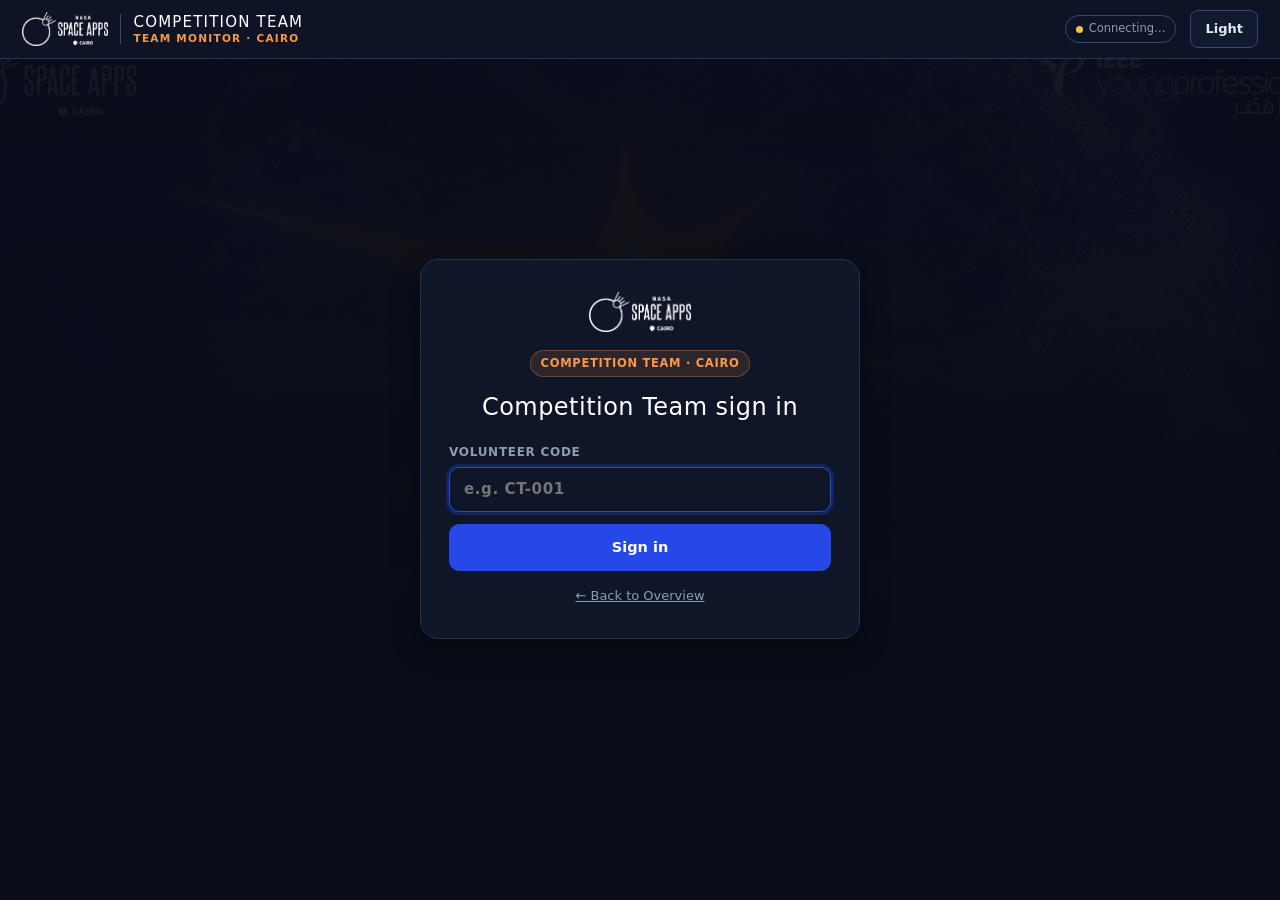
==== dispatch/index.html @ d81f4847 "feat: merge Norhan's Maps, Logistics, Competition & unified QR updates + seed Maps/Competition dummy" ====
<!DOCTYPE html>
<html lang="en" data-theme="dark">
<head>
  <meta charset="utf-8">
  <meta name="viewport" content="width=device-width, initial-scale=1, viewport-fit=cover">
  <meta name="robots" content="noindex, nofollow">
  <title>Competition Team · NASA Space Apps Challenge Cairo</title>
  <link rel="icon" type="image/png" href="../assets/favicon.png">
  <link rel="stylesheet" href="../techops/css/techops.css">
  <link rel="stylesheet" href="css/dispatch.css">
  <script>try { document.documentElement.setAttribute('data-theme', localStorage.getItem('techops_theme') || 'dark'); } catch (e) {}</script>
</head>
<body>
  <div class="bg" aria-hidden="true"></div>
  <div class="app">
    <header class="top">
      <a class="brand" href="index.html" aria-label="Competition Team dashboard home">
        <img class="logo-dark" src="../assets/logos/NSAC_HORIZONTAL_WHITE.png" alt="NASA Space Apps Challenge">
        <img class="logo-light" src="../assets/logos/NSAC_HORIZONTAL_DARK.png" alt="NASA Space Apps Challenge">
        <span class="brand-text">
          <span class="brand-title">COMPETITION TEAM</span>
          <span class="brand-sub">TEAM MONITOR · CAIRO</span>
        </span>
      </a>
      <div class="sp"></div>
      <span class="pill-status demo" id="status-pill"><i></i><span id="status-text">Connecting…</span></span>
      <button class="btn" id="theme-toggle" aria-label="Toggle light or dark theme"><span class="btn-text">Light</span></button>
      <button class="icon-btn bell" id="bell" aria-label="Show unclaimed requests" hidden>
        <svg width="26" height="26" viewBox="0 0 24 24" fill="none" stroke="currentColor" stroke-width="2.2"><path d="M18 8a6 6 0 0 0-12 0c0 7-3 9-3 9h18s-3-2-3-9"/><path d="M13.7 21a2 2 0 0 1-3.4 0"/></svg>
        <span class="count" id="bell-count" hidden>0</span>
      </button>
    </header>

    <section class="login-screen" id="login-screen" hidden>
      <div class="login-card">
        <div class="login-logo">
          <img class="logo-dark" src="../assets/logos/NSAC_HORIZONTAL_WHITE.png" alt="NASA Space Apps Challenge">
          <img class="logo-light" src="../assets/logos/NSAC_HORIZONTAL_DARK.png" alt="NASA Space Apps Challenge">
        </div>
        <div class="form-header-badge">Competition Team · Cairo</div>
        <h1>Competition Team sign in</h1>
        <form id="login-form" autocomplete="off" novalidate>
          <label class="lbl" for="login-code">Volunteer Code</label>
          <input id="login-code" autocapitalize="characters" autocomplete="off" autocorrect="off" spellcheck="false" maxlength="40" placeholder="e.g. CT-001" aria-describedby="login-error">
          <p class="login-error" id="login-error" role="alert" hidden></p>
          <button class="btn primary login-btn" id="login-btn" type="submit">Sign in</button>
        </form>
        <p class="login-note" id="login-note" hidden></p>
        <p style="margin-top:14px"><a href="../index.html" class="muted" style="font-size:13px">&larr; Back to Overview</a></p>
      </div>
    </section>

    <main id="main" hidden>
      <div class="note" id="demo-note" hidden></div>

      <div class="log-toolbar">
        <a class="btn" href="../index.html">Overview</a>
        <a class="btn" href="../maps.html">Maps</a>
        <a class="btn" href="../request/poster.html">Participant QR poster</a>
        <button class="btn" id="alerts-btn" title="Sound and desktop notifications for new requests">Enable alarm</button>
        <span class="sp"></span>
        <div class="user-chip" id="user-chip">
          <span class="user-avatar" id="user-avatar" aria-hidden="true"></span>
          <span class="user-meta"><b id="user-name"></b><small id="user-team"></small></span>
          <button class="btn small" id="logout-btn" aria-label="Sign out">Sign out</button>
        </div>
      </div>

      <div class="dp-alarm" id="alarm" hidden role="status"></div>

      <div class="dp-stats" id="stats"></div>

      <div class="row issues-filter-row" style="margin:6px 0 14px">
        <div id="issue-filters" class="chips-scroll-row"></div>
        <span class="sp desktop-only"></span>
        <input id="issue-search" type="search" placeholder="Search request or name…" aria-label="Search requests">
      </div>

      <datalist id="dl-Competition"></datalist>
      <datalist id="dl-TechOps"></datalist>
      <datalist id="dl-Logistics"></datalist>
      <div class="dp-grid" id="cards"></div>
    </main>
  </div>

  <script src="../techops/js/config.js"></script>
  <script src="../techops/js/firebase-config.js"></script>
  <script src="../techops/js/seed-data.js"></script>
  <script src="../techops/js/data.js"></script>
  <script src="../techops/js/common.js"></script>
  <script src="../techops/js/store.js"></script>
  <script src="js/dashboard.js"></script>
</body>
</html>
---- techops/css/techops.css ----
/* NASA Space Apps Cairo - TechOps prototype
   Brand: Munake / abeatbyKai fonts, Space Apps blue #0323b2, indigo #514bb4, orange #fb9746 */
@font-face { font-family: 'Munake'; src: url('../../assets/fonts/Munake-Demo.ttf') format('truetype'); font-display: swap; }
@font-face { font-family: 'abeatbyKai'; src: url('../../assets/fonts/abeatbyKaiRegular.otf') format('opentype'); font-display: swap; }

:root {
  --bg: #090d18;
  --surface: #0f1628;
  --card: #121a30;
  --card-2: #172140;
  --ink: #e2e8f4;
  --ink-bright: #ffffff;
  --mut: #8d9bb5;
  --line: #243256;
  --line-strong: #34477a;
  --pri: #2548e6;
  --pri-hover: #3a5df0;
  --accent: #fb9746;
  --ok: #10b981;
  --warn: #f5c542;
  --bad: #ef4444;
  --info: #22d3ee;
  --radius: 12px;
  --shadow: 0 8px 28px rgba(0, 0, 0, .45);
  --font-title: 'Munake', 'Space Grotesk', system-ui, sans-serif;
  --font-body: 'Inter', system-ui, -apple-system, 'Segoe UI', Roboto, sans-serif;
  --map-bg: #0b1226;
  color-scheme: dark;
}
:root[data-theme="light"] {
  --bg: #f3f5fa;
  --surface: #ffffff;
  --card: #ffffff;
  --card-2: #f1f4fb;
  --ink: #17213a;
  --ink-bright: #050a1c;
  --mut: #566480;
  --line: #d6deee;
  --line-strong: #b2c0de;
  --pri: #0323b2;
  --pri-hover: #021a8a;
  --accent: #d96a14;
  --ok: #047857;
  --warn: #a16207;
  --bad: #dc2626;
  --info: #0e7490;
  --shadow: 0 8px 24px rgba(15, 30, 80, .14);
  --map-bg: #e8edf7;
  color-scheme: light;
}

* { box-sizing: border-box; margin: 0; padding: 0; }
html { -webkit-font-smoothing: antialiased; overflow-x: hidden; width: 100%; max-width: 100vw; }
body { background: var(--bg); color: var(--ink); font: 14px/1.5 var(--font-body); min-height: 100vh; overflow-x: hidden; width: 100%; max-width: 100vw; }
[hidden] { display: none !important; }
a { color: inherit; }
button, input, select, textarea { font: inherit; color: inherit; }
h1, h2, h3 { font-family: var(--font-title); color: var(--ink-bright); font-weight: 400; letter-spacing: .02em; }
.mobile-only-badge, .mobile-only-lbl, .status-text-mobile { display: none; }
.status-text-full { display: inline; }

/* Space backdrop */
.bg { position: fixed; inset: 0; z-index: 0; pointer-events: none; }
.bg::before { content: ''; position: absolute; inset: 0; background: url('../../assets/images/hero-optimized.jpg') center / cover no-repeat; opacity: .22; }
.bg::after { content: ''; position: absolute; inset: 0; background: linear-gradient(180deg, rgba(9,13,24,.75), var(--bg) 70%); }
:root[data-theme="light"] .bg::before { opacity: .10; }
:root[data-theme="light"] .bg::after { background: linear-gradient(180deg, rgba(243,245,250,.7), var(--bg) 70%); }
.app { position: relative; z-index: 1; }

/* Header */
header.top {
  position: sticky;
  top: 0;
  z-index: 40;
  display: flex;
  align-items: center;
  gap: 14px;
  padding: 10px 22px;
  background: color-mix(in srgb, var(--surface) 94%, transparent);
  backdrop-filter: blur(12px);
  -webkit-backdrop-filter: blur(12px);
  border-bottom: 1px solid var(--line);
}
.brand { display: flex; align-items: center; gap: 12px; text-decoration: none; flex-shrink: 0; }
.brand img { height: 34px; width: auto; display: block; }
.brand img.logo-light { display: none; }
:root[data-theme="light"] .brand img.logo-dark { display: none; }
:root[data-theme="light"] .brand img.logo-light { display: block; }
.brand-text { display: flex; flex-direction: column; line-height: 1.15; border-left: 1px solid var(--line-strong); padding-left: 12px; }
.brand-title { font-family: var(--font-title); font-size: 15px; color: var(--ink-bright); letter-spacing: .08em; }
.brand-sub { font-size: 10.5px; color: var(--accent); letter-spacing: .12em; font-weight: 600; }
.sp { flex: 1; }

.pill-status {
  display: inline-flex;
  align-items: center;
  gap: 6px;
  font-size: 11.5px;
  padding: 4px 10px;
  border-radius: 999px;
  border: 1px solid var(--line-strong);
  color: var(--mut);
  white-space: nowrap;
  flex-shrink: 0;
}
.pill-status i { width: 7px; height: 7px; border-radius: 50%; background: var(--mut); display: inline-block; }
.pill-status.live i { background: var(--ok); box-shadow: 0 0 0 3px rgba(16,185,129,.2); }
.pill-status.demo i { background: var(--warn); }

.desktop-controls {
  display: flex;
  align-items: center;
  gap: 10px;
}
.who { display: flex; align-items: center; gap: 6px; font-size: 12px; color: var(--mut); }
.who select { max-width: 150px; }

/* Borderless Icon Buttons for clean, uncluttered mobile bar */
.icon-btn {
  display: inline-flex;
  align-items: center;
  justify-content: center;
  background: transparent;
  border: none;
  color: var(--ink);
  cursor: pointer;
  border-radius: 12px;
  transition: background .15s, color .15s, transform .1s;
  width: 44px;
  height: 44px;
  min-width: 44px;
  min-height: 44px;
  padding: 0;
  position: relative;
  flex-shrink: 0;
}
.icon-btn:hover { background: rgba(255, 255, 255, .08); color: var(--ink-bright); }
.icon-btn:active { transform: scale(.92); background: rgba(255, 255, 255, .15); }
.icon-btn.is-open { color: var(--accent); background: rgba(251, 151, 70, .15); }
.icon-btn svg { display: block; flex-shrink: 0; }
.icon-btn.is-open .icon-bars { display: none !important; }
.icon-btn.is-open .icon-close { display: block !important; }

/* Mobile Menu Toggle button */
.mobile-menu-btn {
  display: none;
}

/* Mobile Top Drawer */
.mobile-drawer {
  position: fixed;
  top: 56px;
  left: 0;
  right: 0;
  background: color-mix(in srgb, var(--surface) 97%, transparent);
  backdrop-filter: blur(16px);
  -webkit-backdrop-filter: blur(16px);
  border-bottom: 1px solid var(--line-strong);
  box-shadow: 0 16px 36px rgba(0, 0, 0, .5);
  z-index: 39;
  padding: 16px;
  animation: drawerSlide .2s ease-out;
}
@keyframes drawerSlide {
  from { opacity: 0; transform: translateY(-10px); }
  to { opacity: 1; transform: translateY(0); }
}
.mobile-drawer-body { display: flex; flex-direction: column; gap: 14px; max-width: 480px; margin: 0 auto; }
.mobile-drawer-section { display: flex; flex-direction: column; gap: 6px; }
.mobile-drawer-label { font-size: 11px; font-weight: 700; text-transform: uppercase; letter-spacing: .08em; color: var(--accent); }
.mobile-select {
  width: 100%;
  min-height: 44px;
  height: 44px;
  border-radius: 10px;
  background: var(--card);
  border: 1px solid var(--line-strong);
  padding: 8px 12px;
  font-size: 14px;
}
.mobile-drawer-actions {
  display: grid;
  grid-template-columns: 1fr 1fr;
  gap: 10px;
}
.mobile-drawer-btn {
  display: flex;
  align-items: center;
  justify-content: center;
  gap: 8px;
  min-height: 44px;
  height: 44px;
  padding: 8px 10px;
  font-size: 12px;
  font-weight: 600;
  border-radius: 10px;
  background: var(--card);
  border: 1px solid var(--line-strong);
  text-decoration: none;
  cursor: pointer;
  color: var(--ink);
  transition: background .15s, border-color .15s;
  white-space: nowrap;
  overflow: hidden;
  text-overflow: ellipsis;
  min-width: 0;
  box-sizing: border-box;
}
.mobile-drawer-btn:hover { background: var(--card-2); border-color: var(--accent); }

/* Controls */
.btn {
  display: inline-flex;
  align-items: center;
  justify-content: center;
  gap: 6px;
  background: var(--card);
  border: 1px solid var(--line-strong);
  color: var(--ink);
  padding: 8px 14px;
  border-radius: 8px;
  cursor: pointer;
  font-weight: 600;
  font-size: 13px;
  text-decoration: none;
  transition: background .15s, border-color .15s;
  white-space: nowrap;
  min-height: 38px;
}
.btn:hover { background: var(--card-2); border-color: var(--accent); }
.btn.primary { background: var(--pri); border-color: var(--pri); color: #fff; }
.btn.primary:hover { background: var(--pri-hover); }
.btn.accent { background: var(--accent); border-color: var(--accent); color: #1a0f05; }
.btn.small { padding: 4px 10px; font-size: 12px; min-height: 32px; }
.btn.ghost { background: transparent; }
.btn:disabled { opacity: .5; cursor: not-allowed; }
.btn:focus-visible, .tab:focus-visible, .chip:focus-visible, input:focus-visible, select:focus-visible, textarea:focus-visible { outline: 2px solid var(--accent); outline-offset: 2px; }

input:not([type="radio"]):not([type="checkbox"]), select, textarea {
  background: var(--surface);
  border: 1px solid var(--line-strong);
  border-radius: 10px;
  padding: 10px 14px;
  width: 100%;
  color: var(--ink-bright);
  box-sizing: border-box;
}
input[type="radio"], input[type="checkbox"] {
  width: 20px;
  height: 20px;
  min-width: 20px;
  min-height: 20px;
  accent-color: var(--accent);
  cursor: pointer;
  margin: 0;
  flex-shrink: 0;
}
select {
  width: auto;
  appearance: none;
  -webkit-appearance: none;
  background-image: url("data:image/svg+xml,%3Csvg xmlns='http://www.w3.org/2000/svg' width='16' height='16' viewBox='0 0 24 24' fill='none' stroke='%2394a3b8' stroke-width='2.2' stroke-linecap='round' stroke-linejoin='round'%3E%3Cpath d='m6 9 6 6 6-6'/%3E%3C/svg%3E");
  background-repeat: no-repeat;
  background-position: right 14px center;
  background-size: 16px 16px;
  padding-right: 38px !important;
  cursor: pointer;
}
.field select, .field input, .field textarea { width: 100%; }
textarea { resize: vertical; min-height: 84px; }
label.lbl { display: block; font-size: 12px; font-weight: 600; color: var(--mut); margin: 12px 0 5px; }

.bell { position: relative; }
.bell .count {
  position: absolute;
  top: 2px;
  right: 2px;
  min-width: 18px;
  height: 18px;
  padding: 0 4px;
  border-radius: 9px;
  background: var(--bad);
  color: #fff;
  font-size: 10px;
  font-weight: 700;
  display: flex;
  align-items: center;
  justify-content: center;
  border: 2px solid var(--surface);
  box-shadow: 0 2px 5px rgba(0,0,0,0.4);
}

/* Layout */
main { max-width: 1480px; margin: 0 auto; padding: 18px 22px 60px; }
.tabs { display: flex; gap: 4px; border-bottom: 1px solid var(--line); margin-bottom: 18px; overflow-x: auto; }
.tab { background: none; border: none; padding: 10px 16px; cursor: pointer; font-weight: 600; font-size: 14px; color: var(--mut); white-space: nowrap; display: flex; gap: 8px; align-items: center; }
.tab:hover { color: var(--ink-bright); }
.tab.on { color: var(--ink-bright); box-shadow: inset 0 -2px 0 var(--accent); }
.tab .n { font-size: 11px; background: var(--card-2); border: 1px solid var(--line-strong); border-radius: 999px; padding: 0 7px; }
.tab .n.hot { background: var(--bad); border-color: var(--bad); color: #fff; }

.page-title { display: flex; align-items: baseline; gap: 12px; margin-bottom: 14px; flex-wrap: wrap; }
.page-title h2 { font-size: 21px; }
.page-title p { color: var(--mut); font-size: 13px; }
.card { background: var(--card); border: 1px solid var(--line); border-radius: var(--radius); }
.row { display: flex; gap: 10px; align-items: center; flex-wrap: wrap; }
.muted { color: var(--mut); }

/* Chips / badges */
.chip {
  display: inline-flex;
  align-items: center;
  gap: 6px;
  border: 1px solid var(--line-strong);
  background: var(--card);
  color: var(--ink);
  border-radius: 999px;
  padding: 6px 13px;
  font-size: 12.5px;
  font-weight: 600;
  cursor: pointer;
  white-space: nowrap;
}
.chip.on { background: var(--pri); border-color: var(--pri); color: #fff; }
.chip .dot { width: 9px; height: 9px; border-radius: 50%; }
.chip.dim { opacity: .45; }
.badge { display: inline-block; padding: 3px 10px; border-radius: 999px; font-size: 11.5px; font-weight: 700; border: 1px solid transparent; white-space: nowrap; }
.b-new { background: rgba(239,68,68,.16); color: #ff8a8a; border-color: rgba(239,68,68,.45); }
.b-ack { background: rgba(245,197,66,.14); color: #f5c542; border-color: rgba(245,197,66,.4); }
.b-prog { background: rgba(34,211,238,.13); color: #5be0f5; border-color: rgba(34,211,238,.4); }
.b-done { background: rgba(16,185,129,.14); color: #34d399; border-color: rgba(16,185,129,.4); }
:root[data-theme="light"] .b-new { color: #b91c1c; } :root[data-theme="light"] .b-ack { color: #8a5a00; }
:root[data-theme="light"] .b-prog { color: #0e6c82; } :root[data-theme="light"] .b-done { color: #047857; }
.b-net { background: rgba(37,72,230,.2); color: #8fa5ff; border-color: rgba(100,130,255,.45); }
.b-power { background: rgba(251,151,70,.16); color: #ffb06b; border-color: rgba(251,151,70,.45); }
.b-help { background: rgba(167,139,250,.16); color: #c4b5fd; border-color: rgba(167,139,250,.45); }
.b-other { background: rgba(141,155,181,.14); color: var(--mut); border-color: var(--line-strong); }
:root[data-theme="light"] .b-net { color: #1d3bb8; } :root[data-theme="light"] .b-power { color: #a8500a; } :root[data-theme="light"] .b-help { color: #5b3bc4; }

/* Tables */
.table-wrap { overflow-x: auto; background: var(--card); border: 1px solid var(--line); border-radius: var(--radius); }
table { width: 100%; border-collapse: collapse; }
th { text-align: left; font-size: 11.5px; text-transform: uppercase; letter-spacing: .06em; color: var(--mut); font-weight: 700; padding: 12px 14px; border-bottom: 1px solid var(--line-strong); background: var(--card-2); position: sticky; top: 0; }
td { padding: 11px 14px; border-bottom: 1px solid var(--line); vertical-align: middle; }
tr:last-child td { border-bottom: none; }
tbody tr:hover td { background: color-mix(in srgb, var(--card-2) 60%, transparent); }
tr.is-new td { box-shadow: inset 3px 0 0 var(--bad); }
td.num, th.num { text-align: right; font-variant-numeric: tabular-nums; }
.empty { padding: 36px; text-align: center; color: var(--mut); }

/* Floor maps */
.map-layout { display: grid; grid-template-columns: 1fr 330px; gap: 16px; align-items: start; }
.map-tools { display: flex; gap: 10px; flex-wrap: wrap; align-items: center; margin-bottom: 12px; }
.seg { display: inline-flex; border: 1px solid var(--line-strong); border-radius: 9px; overflow: hidden; background: var(--card); }
.seg button { background: none; border: none; padding: 7px 14px; cursor: pointer; font-weight: 600; font-size: 13px; color: var(--mut); transition: background .15s, color .15s; }
.seg button.on { background: var(--pri); color: #fff; }
.seg button + button { border-left: 1px solid var(--line-strong); }

.map { position: relative; height: min(66vh, 640px); min-height: 380px; border-radius: var(--radius); overflow: hidden; background: var(--map-bg); border: 1px solid var(--line); cursor: grab; touch-action: none; user-select: none; }
.map.drag { cursor: grabbing; }
.stage { position: absolute; left: 0; top: 0; transform-origin: 0 0; width: 1673px; height: 940px; }
.stage img.plan { width: 1673px; height: 940px; display: block; pointer-events: none; transition: filter .3s; border-radius: 4px; }
.stage svg { position: absolute; left: 0; top: 0; width: 1673px; height: 940px; overflow: visible; }
.map.heat .stage img.plan { filter: grayscale(1) brightness(.34) contrast(1.15); }
:root[data-theme="light"] .map.heat .stage img.plan { filter: grayscale(1) brightness(.28) contrast(1.2); }
.rm { cursor: pointer; transition: fill-opacity .15s, stroke-width .15s; }
.rm:hover { fill-opacity: .8; }
.rm.sel { stroke: #111 !important; stroke-width: 6; stroke-opacity: 1 !important; }
.map.heat .rm.sel { stroke: #fff !important; }
.rm.dim { fill-opacity: .12; stroke-opacity: .25; }
.heat-glow { pointer-events: none; }
.heat-tag { font: 700 22px var(--font-body); fill: #fff; paint-order: stroke; stroke: rgba(0,0,0,.75); stroke-width: 5px; text-anchor: middle; pointer-events: none; }
.pin { cursor: pointer; }
.pin .ring { fill: none; stroke: var(--bad); stroke-width: 4; transform-box: fill-box; transform-origin: center; animation: pulse 1.8s ease-out infinite; }
@keyframes pulse { from { transform: scale(.6); opacity: .9; } to { transform: scale(2.4); opacity: 0; } }
.map-zoom { position: absolute; right: 10px; top: 10px; display: flex; flex-direction: column; gap: 6px; z-index: 5; }
.map-zoom .btn { width: 34px; height: 34px; padding: 0; font-size: 18px; }
.map-tip { position: absolute; pointer-events: none; z-index: 6; background: var(--surface); border: 1px solid var(--line-strong); border-radius: 8px; padding: 7px 10px; font-size: 12.5px; box-shadow: var(--shadow); max-width: 240px; display: none; }
.map-tip b { color: var(--ink-bright); }
.legend { display: flex; flex-wrap: wrap; gap: 8px; margin-top: 12px; align-items: center; }
.heat-scale { display: flex; align-items: center; gap: 10px; margin-top: 12px; font-size: 12px; color: var(--mut); }
.heat-bar { height: 12px; width: 280px; border-radius: 6px; background: linear-gradient(90deg, #ff2d2d, #ff7a1a 22%, #ffd23f 45%, #b7e34a 70%, #22e07a); box-shadow: 0 0 12px rgba(34,224,122,.25); }

.panel { padding: 16px; }
.panel h3 { font-size: 16px; margin-bottom: 4px; }
.panel .sub { color: var(--mut); font-size: 12.5px; margin-bottom: 12px; }
.kv { display: grid; grid-template-columns: 110px 1fr; gap: 6px 10px; font-size: 13px; margin: 10px 0; }
.kv dt { color: var(--mut); }
.qr-box { background: #fff; border-radius: 8px; padding: 8px; display: inline-block; line-height: 0; }
.qr-box svg, .qr-box img { width: 140px; height: 140px; display: block; }
.mini-issue { border: 1px solid var(--line); border-radius: 8px; padding: 8px 10px; margin-top: 8px; font-size: 12.5px; }

/* Route bar component */
.route-bar-card { margin-bottom: 14px; padding: 14px 18px; }
.route-bar-inner { display: flex; gap: 12px; align-items: center; flex-wrap: wrap; }
.route-header { display: flex; align-items: center; gap: 8px; }
.route-title { font-weight: 700; color: var(--accent); display: flex; align-items: center; gap: 6px; font-size: 14px; white-space: nowrap; }
.route-inputs-wrap { display: flex; gap: 8px; align-items: center; flex: 1; min-width: 280px; }
.route-field { flex: 1; min-width: 130px; }
.rt-input { width: 100%; }
.rt-swap-btn { padding: 4px 8px; font-size: 13px; flex-shrink: 0; }
.route-actions { display: flex; gap: 8px; align-items: center; }

/* Route polylines and animated dashed line */
.rt-active-line {
  stroke-dasharray: 12 7;
  animation: routeDash 1s linear infinite;
}
@keyframes routeDash {
  from { stroke-dashoffset: 0; }
  to { stroke-dashoffset: -38; }
}

/* Route directions panel */
.route-panel {
  display: flex;
  flex-direction: column;
  gap: 10px;
  background: var(--card-2);
  border: 1px solid var(--line-strong);
  border-radius: var(--radius);
  padding: 12px;
  margin-top: 10px;
}
.route-step {
  display: flex;
  align-items: flex-start;
  gap: 10px;
  padding: 8px 10px;
  border-radius: 8px;
  background: var(--card);
  border: 1px solid var(--line);
  font-size: 13px;
  cursor: pointer;
  transition: border-color .15s, background .15s;
}
.route-step:hover {
  border-color: var(--accent);
  background: color-mix(in srgb, var(--card) 85%, var(--accent));
}
.route-step.on {
  border-color: var(--accent);
  box-shadow: 0 0 0 1px var(--accent);
}
.route-step-num {
  width: 22px;
  height: 22px;
  border-radius: 50%;
  background: var(--pri);
  color: #fff;
  display: flex;
  align-items: center;
  justify-content: center;
  font-size: 11px;
  font-weight: 700;
  flex: none;
}
.route-summary {
  font-weight: 700;
  color: var(--accent);
  font-size: 13.5px;
  display: flex;
  align-items: center;
  gap: 6px;
}

/* Team */
.my-status-box {
  background: var(--card);
  border: 1px solid var(--line-strong);
  border-radius: 16px;
  padding: 14px 18px;
  margin-bottom: 16px;
  box-shadow: 0 4px 14px rgba(0,0,0,.2);
}
.my-status-compact {
  display: flex;
  align-items: center;
  justify-content: space-between;
  gap: 12px;
}
.my-status-info {
  display: flex;
  align-items: center;
  gap: 12px;
  min-width: 0;
}
.my-status-avatar {
  width: 44px;
  height: 44px;
  border-radius: 50%;
  background: linear-gradient(135deg, var(--pri), #514bb4);
  color: #fff;
  font-weight: 700;
  font-size: 15px;
  display: flex;
  align-items: center;
  justify-content: center;
  flex-shrink: 0;
  position: relative;
}
.my-status-dot {
  position: absolute;
  bottom: 0px;
  right: 0px;
  width: 12px;
  height: 12px;
  border-radius: 50%;
  border: 2px solid var(--card);
}
.my-status-details {
  min-width: 0;
}
.my-status-name {
  font-size: 15px;
  font-weight: 700;
  color: var(--ink-bright);
  display: flex;
  align-items: center;
  gap: 6px;
}
.my-status-tag {
  font-size: 10px;
  padding: 1px 6px;
  border-radius: 4px;
  background: rgba(37, 72, 230, .2);
  color: #7ba2ff;
  font-weight: 600;
  text-transform: uppercase;
  letter-spacing: .04em;
}
.my-status-loc {
  font-size: 13px;
  color: var(--mut);
  margin-top: 2px;
  white-space: nowrap;
  overflow: hidden;
  text-overflow: ellipsis;
}
.my-status-edit-btn {
  background: var(--card-2);
  border: 1px solid var(--line-strong);
  color: var(--ink);
  padding: 8px 14px;
  border-radius: 10px;
  font-size: 13px;
  font-weight: 600;
  cursor: pointer;
  display: inline-flex;
  align-items: center;
  gap: 6px;
  flex-shrink: 0;
  min-height: 42px;
  transition: all .15s ease;
}
.my-status-edit-btn:hover {
  background: var(--surface);
  border-color: var(--accent);
  color: var(--ink-bright);
}
.my-status-editor {
  margin-top: 14px;
  padding-top: 14px;
  border-top: 1px solid var(--line);
  display: flex;
  flex-direction: column;
  gap: 12px;
}
.my-status-editor[hidden] {
  display: none !important;
}
.ms-grid {
  display: grid;
  grid-template-columns: repeat(auto-fit, minmax(130px, 1fr));
  gap: 10px;
}
.ms-grid label {
  font-size: 11.5px;
  font-weight: 600;
  color: var(--mut);
  margin-bottom: 4px;
  display: block;
}
.ms-grid select {
  width: 100%;
  height: 44px;
  min-height: 44px;
  border-radius: 10px;
  background: var(--card-2);
  border: 1px solid var(--line-strong);
  color: var(--ink-bright);
  font-weight: 600;
  padding: 0 12px;
}
.ms-actions {
  display: flex;
  gap: 10px;
  justify-content: flex-end;
  margin-top: 4px;
}
.ms-actions button {
  min-height: 42px;
  height: 42px;
  padding: 0 18px;
  font-weight: 600;
}

.team-grid { display: grid; grid-template-columns: repeat(auto-fill, minmax(250px, 1fr)); gap: 14px; }
.member { text-align: left; padding: 16px; cursor: pointer; display: flex; flex-direction: column; gap: 10px; transition: border-color .15s, transform .15s; width: 100%; }
.member:hover { border-color: var(--accent); transform: translateY(-2px); }
.avatar { width: 48px; height: 48px; border-radius: 50%; display: flex; align-items: center; justify-content: center; font-family: var(--font-title); font-size: 17px; color: #fff; background: linear-gradient(135deg, var(--pri), #514bb4); flex: none; }
.member .name { font-weight: 700; color: var(--ink-bright); font-size: 15px; }
.member .role { color: var(--mut); font-size: 12.5px; }
.status { display: inline-flex; align-items: center; gap: 6px; font-size: 12px; font-weight: 600; }
.status i { width: 8px; height: 8px; border-radius: 50%; display: inline-block; }
.st-available i { background: var(--ok); } .st-busy i { background: var(--bad); } .st-task i { background: var(--warn); } .st-off i { background: var(--mut); }
.loc { font-size: 12.5px; color: var(--ink); display: flex; gap: 6px; align-items: center; }
.meet-list { margin-top: 22px; }
.meet-item { display: flex; gap: 12px; align-items: center; padding: 12px 14px; border-bottom: 1px solid var(--line); flex-wrap: wrap; }
.meet-item:last-child { border-bottom: none; }

/* Inventory */
.inv-summary { display: grid; grid-template-columns: repeat(auto-fill, minmax(190px, 1fr)); gap: 12px; margin-bottom: 18px; }
.inv-sum { padding: 14px 16px; }
.inv-sum .t { font-weight: 700; color: var(--ink-bright); }
.inv-sum .m { color: var(--mut); font-size: 12.5px; margin-top: 2px; }
.bar { height: 6px; border-radius: 3px; background: var(--card-2); margin-top: 8px; overflow: hidden; display: flex; }
.bar span { display: block; height: 100%; }
.bar .own { background: var(--ok); } .bar .lent { background: var(--accent); }

/* Modal / drawer / toast */
.backdrop { position: fixed; inset: 0; z-index: 80; background: rgba(3,6,16,.66); display: flex; align-items: center; justify-content: center; padding: 16px; backdrop-filter: blur(4px); -webkit-backdrop-filter: blur(4px); }
.modal { background: var(--surface); border: 1px solid var(--line-strong); border-radius: 16px; width: min(560px, 100%); max-height: 92vh; overflow-y: auto; box-shadow: var(--shadow); }
.modal .mh { display: flex; align-items: center; gap: 12px; padding: 16px 20px; border-bottom: 1px solid var(--line); }
.modal .mh h3 { font-size: 18px; flex: 1; }
.modal .mb { padding: 8px 20px 20px; }
.modal .mf { padding: 14px 20px 20px; display: flex; gap: 10px; justify-content: flex-end; flex-wrap: wrap; }
.x { background: none; border: none; font-size: 24px; line-height: 1; cursor: pointer; color: var(--mut); padding: 4px 8px; border-radius: 8px; }
.x:hover { color: var(--ink-bright); background: var(--card-2); }
.two { display: grid; grid-template-columns: 1fr 1fr; gap: 12px; }
.two .col { background: var(--card); border: 1px solid var(--line); border-radius: 10px; padding: 6px 14px 14px; }
.two .col h4 { font-size: 12px; text-transform: uppercase; letter-spacing: .07em; color: var(--accent); margin-top: 10px; }
.radio-row { display: flex; gap: 8px; flex-wrap: wrap; margin-top: 4px; }
.radio-row label { border: 1px solid var(--line-strong); border-radius: 8px; padding: 8px 14px; cursor: pointer; font-size: 13px; display: flex; gap: 8px; align-items: center; background: var(--card); }
.radio-row input { width: auto; accent-color: var(--accent); }
.toasts { position: fixed; right: 16px; bottom: 16px; z-index: 120; display: flex; flex-direction: column; gap: 10px; max-width: min(380px, calc(100vw - 32px)); }
.toast { background: var(--surface); border: 1px solid var(--line-strong); border-left: 4px solid var(--accent); border-radius: 10px; padding: 12px 14px; box-shadow: var(--shadow); animation: slide .25s ease-out; cursor: pointer; }
.toast.bad { border-left-color: var(--bad); } .toast.ok { border-left-color: var(--ok); }
.toast b { color: var(--ink-bright); display: block; margin-bottom: 2px; }
@keyframes slide { from { transform: translateX(30px); opacity: 0; } to { transform: none; opacity: 1; } }
.banner { display: flex; align-items: center; gap: 12px; padding: 14px 18px; border: 1px solid var(--accent); background: color-mix(in srgb, var(--accent) 12%, var(--card)); border-radius: var(--radius); margin-bottom: 16px; flex-wrap: wrap; }
.banner b { color: var(--ink-bright); }
.note { font-size: 12.5px; color: var(--mut); padding: 10px 14px; border: 1px dashed var(--line-strong); border-radius: 8px; margin-top: 14px; }

/* ============================================================
   PUBLIC REPORT FORM (.form-shell, .form-card, .issue-opts)
   ============================================================ */
.form-shell {
  max-width: 620px;
  margin: 36px auto 70px;
  padding: 0 18px;
  width: 100%;
  box-sizing: border-box;
}
.form-card {
  background: var(--card);
  border: 1px solid var(--line-strong);
  border-radius: 20px;
  padding: 34px 32px;
  box-shadow: 0 16px 48px rgba(0, 0, 0, 0.45);
  box-sizing: border-box;
}
.form-header-badge {
  display: inline-flex;
  align-items: center;
  gap: 6px;
  font-size: 11.5px;
  font-weight: 700;
  text-transform: uppercase;
  letter-spacing: .06em;
  color: var(--accent);
  background: rgba(251, 151, 70, 0.12);
  border: 1px solid rgba(251, 151, 70, 0.3);
  padding: 4px 10px;
  border-radius: 999px;
  margin-bottom: 12px;
}
.form-card h2 {
  font-size: 26px;
  font-weight: 800;
  color: var(--ink-bright);
  margin-bottom: 6px;
  letter-spacing: -.01em;
}
.form-card p.form-sub {
  font-size: 14px;
  line-height: 1.5;
  color: var(--mut);
  margin-bottom: 22px;
}
.form-card .lbl {
  display: block;
  font-size: 13px;
  font-weight: 700;
  color: var(--ink-bright);
  margin: 16px 0 7px;
}
.form-card .field {
  width: 100%;
}
.form-card select,
.form-card input:not([type="radio"]):not([type="checkbox"]),
.form-card textarea {
  min-height: 48px;
  height: 48px;
  border-radius: 12px;
  background: var(--card-2);
  border: 1.5px solid var(--line-strong);
  font-size: 14.5px;
  color: var(--ink-bright);
  padding: 0 14px;
  transition: border-color .15s, box-shadow .15s, background .15s;
  box-sizing: border-box;
  width: 100%;
}
.form-card select {
  padding-right: 40px !important;
}
.form-card textarea {
  min-height: 96px;
  height: auto;
  padding: 12px 14px;
  resize: vertical;
}
.form-card select:focus,
.form-card input:not([type="radio"]):not([type="checkbox"]):focus,
.form-card textarea:focus {
  border-color: var(--accent);
  box-shadow: 0 0 0 3px rgba(251, 151, 70, 0.22);
  background: var(--surface);
  outline: none;
}

/* Problem Choice Option Tiles */
.issue-opts {
  display: flex;
  flex-direction: column;
  gap: 10px;
  margin-top: 8px;
  width: 100%;
  box-sizing: border-box;
}
.issue-opt {
  display: flex;
  align-items: center;
  justify-content: space-between;
  gap: 14px;
  padding: 14px 16px;
  border-radius: 14px;
  background: var(--card-2);
  border: 1.5px solid var(--line-strong);
  cursor: pointer;
  transition: all .15s ease;
  width: 100%;
  box-sizing: border-box;
  position: relative;
  user-select: none;
}
.issue-opt:hover {
  background: var(--surface);
  border-color: rgba(255, 255, 255, 0.16);
}
.issue-opt.is-selected,
.issue-opt:has(input:checked) {
  background: color-mix(in srgb, var(--pri) 14%, var(--card-2));
  border-color: var(--accent);
  box-shadow: 0 0 0 2px rgba(251, 151, 70, 0.25);
}
.issue-opt input[type="radio"] {
  position: absolute;
  opacity: 0;
  width: 1px;
  height: 1px;
  pointer-events: none;
}
.issue-opt-body {
  flex: 1;
  min-width: 0;
}
.issue-opt .t {
  display: flex;
  align-items: center;
  gap: 8px;
  font-size: 15px;
  font-weight: 700;
  color: var(--ink-bright);
}
.issue-opt .opt-icon {
  font-size: 18px;
  line-height: 1;
}
.issue-opt .h {
  display: block;
  font-size: 12.5px;
  color: var(--mut);
  margin-top: 3px;
}
.issue-opt.is-selected .t,
.issue-opt:has(input:checked) .t {
  color: #fff;
}
.issue-opt.is-selected .h,
.issue-opt:has(input:checked) .h {
  color: var(--ink);
}

/* Custom Radio Indicator */
.issue-opt-radio {
  width: 22px;
  height: 22px;
  min-width: 22px;
  min-height: 22px;
  border-radius: 50%;
  border: 2px solid var(--line-strong);
  display: flex;
  align-items: center;
  justify-content: center;
  flex-shrink: 0;
  transition: all .15s ease;
}
.issue-opt:hover .issue-opt-radio {
  border-color: var(--mut);
}
.issue-opt.is-selected .issue-opt-radio,
.issue-opt:has(input:checked) .issue-opt-radio {
  border-color: var(--accent);
  background: var(--accent);
}
.issue-opt-radio .radio-dot {
  width: 8px;
  height: 8px;
  border-radius: 50%;
  background: #ffffff;
  opacity: 0;
  transform: scale(0.4);
  transition: all .15s ease;
}
.issue-opt.is-selected .issue-opt-radio .radio-dot,
.issue-opt:has(input:checked) .issue-opt-radio .radio-dot {
  opacity: 1;
  transform: scale(1);
}

/* Submit button */
.form-card button[type="submit"] {
  min-height: 50px;
  height: 50px;
  font-size: 16px;
  font-weight: 700;
  border-radius: 12px;
  margin-top: 22px;
  box-shadow: 0 4px 16px rgba(37, 72, 230, 0.35);
  display: flex;
  align-items: center;
  justify-content: center;
  gap: 8px;
}
.form-card button[type="submit"]:hover {
  filter: brightness(1.1);
  transform: translateY(-1px);
}
.form-card button[type="submit"]:active {
  transform: scale(0.98);
}

/* Success Card */
.form-card.success {
  text-align: center;
  padding: 48px 32px;
}
.form-card.success .tick {
  width: 64px;
  height: 64px;
  border-radius: 50%;
  background: rgba(16, 185, 129, 0.16);
  border: 2px solid var(--ok);
  color: var(--ok);
  font-size: 32px;
  font-weight: 800;
  display: flex;
  align-items: center;
  justify-content: center;
  margin: 0 auto 18px;
  box-shadow: 0 0 24px rgba(16, 185, 129, 0.25);
}
.form-card.success h2 {
  font-size: 24px;
  color: var(--ink-bright);
  margin-bottom: 8px;
}
.form-card.success b#done-id {
  display: inline-block;
  padding: 4px 14px;
  background: var(--card-2);
  border: 1px solid var(--line-strong);
  border-radius: 8px;
  font-family: monospace;
  font-size: 16px;
  color: var(--accent);
  letter-spacing: .08em;
}

@media (max-width: 640px) {
  .form-shell {
    margin: 14px auto 36px;
    padding: 0 12px;
  }
  .form-card {
    padding: 22px 16px;
    border-radius: 16px;
  }
  .form-card h2 {
    font-size: 21px;
  }
  .form-card .two {
    grid-template-columns: 1fr;
    gap: 12px;
  }
  .issue-opt {
    padding: 12px 14px;
    gap: 12px;
  }
  .issue-opt .t {
    font-size: 14px;
  }
  .issue-opt .h {
    font-size: 12px;
  }
}

/* Universal QR Poster */
.universal-hero {
  max-width: 680px;
  margin: 0 auto 30px;
  text-align: center;
  padding: 32px 24px;
  background: linear-gradient(180deg, var(--card) 0%, var(--surface) 100%);
  border: 1px solid var(--line-strong);
  border-radius: 18px;
  box-shadow: 0 12px 36px rgba(0, 0, 0, .35);
}
.universal-hero h2 { font-size: 26px; color: var(--ink-bright); margin-bottom: 6px; }
.universal-hero p.sub { font-size: 14px; color: var(--mut); margin-bottom: 20px; }
.universal-qr-frame {
  display: inline-block;
  background: #ffffff;
  padding: 20px;
  border-radius: 16px;
  box-shadow: 0 10px 30px rgba(0, 0, 0, .4);
  line-height: 0;
  margin: 12px 0 20px;
}
.universal-qr-frame svg, .universal-qr-frame img { width: 260px; height: 260px; display: block; }
.universal-steps { display: grid; grid-template-columns: repeat(auto-fit, minmax(180px, 1fr)); gap: 12px; margin-top: 22px; text-align: left; }
.u-step { background: var(--card-2); border: 1px solid var(--line); border-radius: 10px; padding: 12px; font-size: 12.5px; }
.u-step b { display: block; color: var(--accent); margin-bottom: 3px; font-size: 13px; }

/* Bottom Sheet for Map Details (Native iOS / Android feel) */
.sheet-backdrop {
  position: fixed;
  inset: 0;
  background: rgba(3, 6, 16, 0.65);
  backdrop-filter: blur(4px);
  -webkit-backdrop-filter: blur(4px);
  z-index: 110;
  opacity: 0;
  pointer-events: none;
  transition: opacity .25s ease;
}
.sheet-backdrop.is-open {
  opacity: 1;
  pointer-events: auto;
}
.bottom-sheet {
  position: fixed;
  left: 0;
  right: 0;
  bottom: 0;
  z-index: 111;
  background: var(--surface);
  border-top: 1px solid var(--line-strong);
  border-radius: 24px 24px 0 0;
  box-shadow: 0 -8px 32px rgba(0, 0, 0, 0.5);
  padding: 12px 20px calc(24px + env(safe-area-inset-bottom, 0px));
  transform: translateY(105%);
  transition: transform .3s cubic-bezier(0.16, 1, 0.3, 1);
  max-height: 82vh;
  overflow-y: auto;
}
.bottom-sheet.is-open {
  transform: translateY(0);
}
.sheet-handle {
  width: 44px;
  height: 5px;
  border-radius: 999px;
  background: var(--line-strong);
  margin: 0 auto 14px;
}
.sheet-header {
  display: flex;
  justify-content: space-between;
  align-items: flex-start;
  margin-bottom: 12px;
}
.sheet-category {
  font-size: 11.5px;
  font-weight: 700;
  text-transform: uppercase;
  letter-spacing: .06em;
  color: var(--accent);
  margin-bottom: 2px;
}
.sheet-title {
  font-size: 22px;
  font-weight: 800;
  color: var(--ink-bright);
  margin: 0;
}
.sheet-meta {
  font-size: 13px;
  color: var(--mut);
  margin-top: 3px;
}
.sheet-close {
  background: var(--card-2);
  border: 1px solid var(--line-strong);
  color: var(--mut);
  width: 36px;
  height: 36px;
  border-radius: 50%;
  font-size: 22px;
  display: flex;
  align-items: center;
  justify-content: center;
  cursor: pointer;
  line-height: 1;
  transition: all .15s ease;
}
.sheet-close:hover {
  color: var(--ink-bright);
  background: var(--card);
}
.sheet-body {
  font-size: 14px;
  margin-bottom: 16px;
}
.sheet-actions {
  display: flex;
  flex-direction: column;
  gap: 10px;
}
.sheet-btn {
  width: 100%;
  min-height: 48px;
  font-size: 14.5px;
  font-weight: 700;
  border-radius: 12px;
  display: flex;
  align-items: center;
  justify-content: center;
  gap: 8px;
}

@media (min-width: 769px) {
  .bottom-sheet, .sheet-backdrop {
    display: none !important;
  }
}

/* Mobile Bottom Navigation Bar */
.mobile-nav {
  display: none;
  position: fixed;
  bottom: 0;
  left: 0;
  right: 0;
  height: 64px;
  background: color-mix(in srgb, var(--surface) 96%, transparent);
  backdrop-filter: blur(16px);
  -webkit-backdrop-filter: blur(16px);
  border-top: 1px solid var(--line-strong);
  z-index: 100;
  box-shadow: 0 -4px 20px rgba(0, 0, 0, .4);
  justify-content: space-around;
  align-items: center;
  padding: 0 4px calc(env(safe-area-inset-bottom, 0px) + 4px);
}
.mobile-nav-btn {
  flex: 1;
  display: flex;
  flex-direction: column;
  align-items: center;
  justify-content: center;
  background: none;
  border: none;
  color: var(--mut);
  font-size: 11px;
  font-weight: 600;
  height: 52px;
  min-height: 48px;
  cursor: pointer;
  position: relative;
  transition: color .15s, transform .1s;
}
.mobile-nav-btn:active { transform: scale(.96); }
.mobile-nav-btn svg { width: 20px; height: 20px; margin-bottom: 2px; }
.mobile-nav-btn.on { color: var(--accent); }
.mobile-nav-btn .m-badge {
  position: absolute;
  top: 4px;
  right: calc(50% - 18px);
  background: var(--bad);
  color: #fff;
  border-radius: 999px;
  font-size: 10px;
  font-weight: 800;
  padding: 1px 5px;
  min-width: 16px;
  text-align: center;
}

/* ------------------------------------------------------------
   User chip & Auth header elements
   ------------------------------------------------------------ */
.user-chip {
  display: inline-flex;
  align-items: center;
  gap: 10px;
  padding: 4px 10px 4px 6px;
  border-radius: 999px;
  background: var(--card);
  border: 1px solid var(--line);
}
.user-avatar {
  width: 28px;
  height: 28px;
  border-radius: 50%;
  background: linear-gradient(135deg, var(--pri), var(--accent));
  color: #fff;
  display: inline-flex;
  align-items: center;
  justify-content: center;
  font-size: 11px;
  font-weight: 700;
  letter-spacing: .02em;
  flex-shrink: 0;
}
.user-meta {
  display: inline-flex;
  flex-direction: column;
  line-height: 1.15;
  text-align: left;
}
.user-meta b {
  font-size: 12.5px;
  color: var(--ink-bright);
  font-weight: 600;
}
.user-meta small {
  font-size: 10.5px;
  color: var(--mut);
}

/* Mobile drawer user item */
.mobile-drawer-section.mobile-user {
  display: flex;
  align-items: center;
  gap: 12px;
  padding: 12px 14px;
  margin-bottom: 12px;
  background: var(--card);
  border: 1px solid var(--line);
  border-radius: 12px;
}
.mobile-drawer-section.mobile-user .user-avatar {
  width: 36px;
  height: 36px;
  font-size: 13px;
}
.mobile-drawer-section.mobile-user .user-meta b {
  font-size: 14px;
}
.mobile-drawer-section.mobile-user .user-meta small {
  font-size: 12px;
}

/* ------------------------------------------------------------
   Login screen & Logistics placeholder
   ------------------------------------------------------------ */
.login-screen {
  display: flex;
  align-items: center;
  justify-content: center;
  min-height: calc(100vh - 120px);
  padding: 24px 16px;
}
.login-card {
  width: 100%;
  max-width: 440px;
  background: var(--surface);
  border: 1px solid var(--line);
  border-radius: 18px;
  padding: 32px 28px;
  box-shadow: var(--shadow);
  text-align: center;
}
.login-logo {
  display: flex;
  justify-content: center;
  margin-bottom: 18px;
}
.login-logo img {
  height: 40px;
  width: auto;
  display: block;
}
.login-logo img.logo-light { display: none; }
:root[data-theme="light"] .login-logo img.logo-dark { display: none; }
:root[data-theme="light"] .login-logo img.logo-light { display: block; }

.login-card h1 {
  font-size: 24px;
  margin-bottom: 8px;
}
.login-card .form-sub {
  color: var(--mut);
  font-size: 13.5px;
  margin-bottom: 20px;
  line-height: 1.5;
}
.login-card form {
  text-align: left;
  margin-top: 18px;
}
.login-card form label {
  display: block;
  font-size: 12px;
  font-weight: 600;
  text-transform: uppercase;
  letter-spacing: .06em;
  color: var(--mut);
  margin-bottom: 6px;
}
.login-card form input {
  width: 100%;
  padding: 12px 14px;
  font-size: 15px;
  font-weight: 600;
  border-radius: 10px;
  background: var(--card);
  border: 1px solid var(--line-strong);
  color: var(--ink-bright);
  letter-spacing: .04em;
  margin-bottom: 12px;
  box-sizing: border-box;
}
.login-card form input:focus {
  outline: none;
  border-color: var(--pri);
  box-shadow: 0 0 0 3px rgba(37, 72, 230, 0.25);
}
.login-error {
  background: rgba(239, 68, 68, 0.12);
  color: var(--bad);
  border: 1px solid rgba(239, 68, 68, 0.3);
  border-radius: 8px;
  padding: 10px 12px;
  font-size: 12.5px;
  margin-bottom: 14px;
  line-height: 1.4;
}
.login-btn {
  width: 100%;
  padding: 12px;
  font-size: 14.5px;
  font-weight: 600;
  border-radius: 10px;
  cursor: pointer;
}
.login-note {
  margin-top: 18px;
  font-size: 12px;
  color: var(--mut);
  line-height: 1.5;
  background: var(--card-2);
  border: 1px dashed var(--line);
  border-radius: 8px;
  padding: 10px 12px;
}
.login-note b {
  color: var(--ink);
  font-family: monospace;
  font-size: 12px;
}

/* ------------------------------------------------------------
   Task 1-Click Action Stack & Buttons
   ------------------------------------------------------------ */
.action-stack {
  display: inline-flex;
  align-items: center;
  gap: 8px;
  flex-wrap: wrap;
}
.claim-btn {
  background: var(--pri) !important;
  color: #fff !important;
  font-weight: 700 !important;
  border: none !important;
  padding: 7px 14px !important;
  border-radius: 8px !important;
  cursor: pointer;
  transition: all .15s ease;
  box-shadow: 0 2px 8px rgba(37, 72, 230, .35);
}
.claim-btn:hover {
  background: var(--pri-hover) !important;
  transform: translateY(-1px);
}
.resolve-btn {
  background: var(--ok) !important;
  color: #fff !important;
  font-weight: 700 !important;
  border: none !important;
  padding: 7px 14px !important;
  border-radius: 8px !important;
  cursor: pointer;
  transition: all .15s ease;
  box-shadow: 0 2px 8px rgba(16, 185, 129, .35);
}
.resolve-btn:hover {
  filter: brightness(1.1);
  transform: translateY(-1px);
}
.assignee {
  font-weight: 500;
  font-size: 13px;
  color: var(--ink);
}
.assignee.me {
  color: var(--accent);
  font-weight: 700;
  display: inline-flex;
  align-items: center;
  gap: 5px;
}
.assignee.me::before {
  content: '●';
  font-size: 9px;
  color: var(--accent);
}
tr.is-mine {
  border-left: 3px solid var(--accent);
  background: rgba(251, 151, 70, 0.05);
}

/* ============================================================
   MOBILE & TOUCH-FIRST RESPONSIVENESS (<= 768px)
   ============================================================ */
@media (max-width: 1000px) {
  .map-layout { grid-template-columns: 1fr; }
  .panel { margin-top: 12px; }
}

@media (max-width: 768px) {
  /* Navigation switch: Desktop tabs hide, mobile bottom nav shows */
  .tabs { display: none !important; }
  .mobile-nav { display: flex; }
  .desktop-controls, .desktop-only { display: none !important; }
  .mobile-menu-btn { display: inline-flex !important; }

  /* Body & Page Container: Add clean margins (mx-4 = 16px) */
  body { padding-bottom: calc(76px + env(safe-area-inset-bottom, 0px)); overflow-x: hidden; width: 100%; max-width: 100vw; }
  .app { overflow-x: hidden; width: 100%; max-width: 100vw; }
  .login-screen { padding: 16px 12px; min-height: calc(100vh - 80px); }
  .login-card { padding: 24px 18px; border-radius: 16px; max-width: 100%; }
  main { padding: 14px 16px 40px; width: 100%; max-width: 100vw; box-sizing: border-box; overflow-x: hidden; }

  /* Banners on mobile: clean column layout with touch-friendly buttons */
  .banner {
    flex-direction: column !important;
    align-items: stretch !important;
    gap: 10px !important;
    padding: 12px 14px !important;
  }
  .banner > div {
    min-width: 0 !important;
    width: 100% !important;
  }
  .banner > button, .banner > .btn {
    width: 100% !important;
    min-height: 44px !important;
  }

  /* 1. Header Optimization: Uncluttered 56px top bar */
  header.top {
    padding: 8px 12px;
    gap: 8px;
    height: 56px;
    min-height: 56px;
    flex-wrap: nowrap;
    max-width: 100vw;
    box-sizing: border-box;
    overflow: hidden;
  }
  .brand { gap: 6px; }
  .brand-text { display: none !important; }
  .brand img { height: 26px; max-width: 95px; object-fit: contain; }
  .pill-status { padding: 4px 8px; font-size: 11px; flex-shrink: 0; }
  .status-text-full { display: none !important; }
  .status-text-mobile { display: inline !important; font-weight: 700; }
  .icon-btn.bell, .icon-btn.mobile-menu-btn {
    width: 44px !important;
    height: 44px !important;
    min-width: 44px !important;
    min-height: 44px !important;
    border: none !important;
    background: transparent !important;
    padding: 0 !important;
    display: inline-flex !important;
  }

  /* 2. Maps & Route Tab: Stacking inputs & scrollable floor buttons */
  .route-bar-card {
    padding: 16px !important;
    border-radius: 14px;
    margin-bottom: 16px;
    width: 100%;
    max-width: 100%;
    box-sizing: border-box;
  }
  .route-bar-inner {
    display: flex;
    flex-direction: column;
    gap: 12px;
    width: 100%;
    align-items: stretch;
  }
  .route-header {
    display: flex;
    justify-content: space-between;
    align-items: center;
    width: 100%;
    gap: 8px;
  }
  .route-title { font-size: 14px; white-space: nowrap; }
  .rt-btn-myroom {
    min-height: 36px !important;
    height: 36px;
    padding: 5px 10px;
    font-size: 11.5px;
    border-radius: 8px;
    white-space: nowrap;
  }
  .route-inputs-wrap {
    display: flex;
    flex-direction: column;
    gap: 10px;
    width: 100%;
    min-width: 0;
  }
  .route-field {
    width: 100%;
    min-width: 0;
    max-width: 100% !important;
  }
  .rt-input {
    width: 100% !important;
    max-width: 100% !important;
    min-height: 44px !important;
    height: 44px;
    font-size: 14px;
    border-radius: 10px;
    padding: 10px 14px;
    background: var(--surface);
    border: 1px solid var(--line-strong);
    box-sizing: border-box;
  }
  .rt-swap-btn {
    align-self: center;
    width: 100%;
    max-width: 140px;
    min-height: 36px;
    height: 36px;
    border-radius: 8px;
    background: var(--card-2);
    display: flex;
    align-items: center;
    justify-content: center;
    font-size: 13px;
    font-weight: 700;
    color: var(--accent);
  }
  .route-actions {
    display: flex;
    gap: 10px;
    width: 100%;
  }
  .rt-btn-calc {
    flex: 1;
    min-height: 44px !important;
    height: 44px;
    font-size: 14.5px;
    font-weight: 700;
    border-radius: 10px;
  }
  .rt-btn-clear {
    min-width: 80px;
    min-height: 44px !important;
    height: 44px;
    font-size: 13.5px;
    border-radius: 10px;
  }

  /* Floor selection buttons as horizontally scrollable segmented control */
  .map-tools {
    display: flex;
    flex-wrap: nowrap;
    overflow-x: auto;
    -webkit-overflow-scrolling: touch;
    gap: 8px;
    padding-bottom: 8px;
    margin-bottom: 14px;
    scrollbar-width: none;
    -ms-overflow-style: none;
  }
  .map-tools::-webkit-scrollbar { display: none; }
  
  #floor-seg {
    display: inline-flex;
    flex-shrink: 0;
    white-space: nowrap;
    border-radius: 10px;
  }
  #floor-seg button {
    min-height: 44px;
    padding: 8px 14px;
    font-size: 13px;
    white-space: nowrap;
  }
  #layer-seg {
    display: inline-flex;
    flex-shrink: 0;
    white-space: nowrap;
    border-radius: 10px;
  }
  #layer-seg button {
    min-height: 44px;
    padding: 8px 14px;
    font-size: 13px;
    white-space: nowrap;
  }
  #pins-chip {
    flex-shrink: 0;
    min-height: 44px;
    padding: 8px 14px;
    font-size: 13px;
    white-space: nowrap;
  }
  .map {
    height: 52vh;
    min-height: 320px;
    border-radius: 14px;
  }

  /* 3. Issues Tab: Fix clipping, double red line, and card layout */
  .issues-filter-row {
    display: flex;
    flex-direction: column;
    align-items: stretch;
    gap: 10px;
  }
  .chips-scroll-row {
    display: flex;
    flex-wrap: nowrap;
    overflow-x: auto;
    -webkit-overflow-scrolling: touch;
    gap: 8px;
    padding-bottom: 6px;
    scrollbar-width: none;
    -ms-overflow-style: none;
  }
  .chips-scroll-row::-webkit-scrollbar { display: none; }
  .chips-scroll-row .chip {
    flex-shrink: 0;
    min-height: 44px;
    padding: 8px 16px;
    font-size: 13.5px;
  }
  #issue-search {
    width: 100% !important;
    max-width: 100% !important;
    min-height: 44px;
    height: 44px;
    font-size: 14px;
    border-radius: 10px;
    padding: 10px 14px;
    box-sizing: border-box;
  }

  /* Outer table wrapper reset: remove double card border & clipping */
  .table-wrap {
    background: transparent !important;
    border: none !important;
    border-radius: 0 !important;
    box-shadow: none !important;
    overflow: visible !important;
    margin: 0 !important;
    padding: 0 !important;
  }
  .table-wrap table {
    display: block;
    width: 100%;
  }
  .table-wrap thead {
    display: none;
  }
  .table-wrap tbody {
    display: flex;
    flex-direction: column;
    gap: 16px; /* Spacing between stacked cards */
    width: 100%;
  }

  /* Each table row becomes an independent card (p-4 padding = 16px) */
  .table-wrap tr {
    display: flex;
    flex-direction: column;
    gap: 12px;
    background: var(--card);
    border: 1px solid var(--line-strong);
    border-left: 5px solid var(--line-strong);
    border-radius: 14px;
    padding: 16px; /* p-4 consistent internal padding */
    box-shadow: 0 4px 16px rgba(0, 0, 0, .25);
    margin: 0;
    box-sizing: border-box;
    width: 100%;
    position: relative;
    overflow: hidden;
  }

  /* Red accent indicator on left edge (clean, unclipped) */
  .table-wrap tr.is-new {
    border-left: 5px solid var(--bad) !important;
    background: color-mix(in srgb, var(--bad) 4%, var(--card));
  }
  .table-wrap tr.is-mine {
    border-left: 5px solid var(--accent) !important;
    background: color-mix(in srgb, var(--accent) 6%, var(--card));
  }
  /* CRITICAL: Kill the desktop inset box-shadow on td that caused the double red line! */
  tr.is-new td, tr.is-mine td {
    box-shadow: none !important;
  }

  .table-wrap td {
    padding: 0;
    border: none;
    display: flex;
    justify-content: space-between;
    align-items: center;
    font-size: 13.5px;
    width: 100%;
  }

  .mobile-only-badge { display: inline-block !important; }
  .mobile-only-lbl { display: inline !important; font-size: 12.5px; font-weight: 600; color: var(--mut); margin-right: 6px; }

  .td-room {
    background: var(--card-2);
    padding: 10px 12px !important;
    border-radius: 10px;
    border: 1px solid var(--line);
    display: flex !important;
    justify-content: space-between !important;
    align-items: center !important;
  }
  .td-desc {
    padding: 2px 0 !important;
    color: var(--ink);
    line-height: 1.45;
  }
  .td-inv-item {
    background: var(--card-2);
    padding: 10px 12px !important;
    border-radius: 10px;
    border: 1px solid var(--line);
    display: flex !important;
    justify-content: space-between !important;
    align-items: center !important;
  }

  /* Dropdowns inside cards: full width, 44px min-height, never cramped */
  .table-wrap select {
    width: 100% !important;
    max-width: 100% !important;
    min-height: 44px !important;
    height: 44px !important;
    font-size: 14px !important;
    font-weight: 600 !important;
    border-radius: 10px !important;
    background: var(--card-2) !important;
    border: 1px solid var(--line-strong) !important;
    padding: 8px 12px !important;
    box-sizing: border-box;
  }

  /* Action buttons inside cards: full width, 44px height */
  .action-stack {
    width: 100%;
    display: flex;
    flex-direction: column;
    gap: 8px;
  }
  .table-wrap button.btn, .action-stack button.btn {
    width: 100% !important;
    min-height: 44px !important;
    height: 44px !important;
    font-size: 14px !important;
    font-weight: 700 !important;
    border-radius: 10px !important;
    display: flex !important;
    align-items: center !important;
    justify-content: center !important;
    margin-top: 4px;
  }

  /* 4. Touch Targets & Spacing: minimum 44px height for interactive elements */
  .btn {
    min-height: 44px;
    padding: 10px 16px;
    border-radius: 10px;
  }
  .btn.small {
    min-height: 38px;
    padding: 6px 12px;
  }
  input[type="text"], input[type="search"], select {
    min-height: 44px;
    height: 44px;
    border-radius: 10px;
    font-size: 14px;
  }

  /* Inventory tab mobile adjustments */
  .inv-summary {
    grid-template-columns: 1fr 1fr;
    gap: 10px;
    margin-bottom: 16px;
    width: 100%;
    box-sizing: border-box;
  }
  .inv-sum {
    min-width: 0;
    padding: 12px;
    box-sizing: border-box;
  }
  .inv-sum .t {
    font-size: 13px;
    overflow: hidden;
    text-overflow: ellipsis;
    white-space: nowrap;
  }
  .inv-sum .m {
    font-size: 11px;
    overflow: hidden;
    text-overflow: ellipsis;
    white-space: nowrap;
  }
  .inv-filter-row {
    flex-direction: column;
    align-items: stretch;
    gap: 10px;
  }
  .inv-selects-scroll {
    display: flex;
    flex-direction: column;
    gap: 8px;
    width: 100%;
  }
  .inv-selects-scroll select {
    width: 100%;
    min-height: 44px;
    height: 44px;
    border-radius: 10px;
  }

  /* Team tab mobile adjustments */
  .team-grid {
    grid-template-columns: 1fr;
    gap: 12px;
  }
  .member {
    padding: 16px;
    border-radius: 14px;
  }
  .meet-item {
    padding: 14px 16px;
    gap: 10px;
  }
  .meet-item button {
    min-height: 40px;
  }

  /* Modals on mobile */
  .modal {
    width: calc(100vw - 24px);
    max-height: 90vh;
    border-radius: 16px;
  }
  .modal .mb {
    padding: 8px 16px 16px;
  }
  .modal .mf {
    padding: 12px 16px 16px;
  }
  .two {
    grid-template-columns: 1fr;
    gap: 10px;
  }
}

@media print {
  .bg, header.top, .mobile-nav, .mobile-drawer, .noprint, .toasts { display: none !important; }
  body { background: #fff !important; color: #000 !important; }
  .universal-hero { border: 2px solid #000 !important; box-shadow: none !important; background: #fff !important; }
  .universal-hero h2, .universal-hero p, .u-step { color: #000 !important; }
  .universal-qr-frame { box-shadow: none !important; border: 1px solid #ccc !important; }
  .u-step { border: 1px solid #777 !important; background: #fff !important; }
  .qr-card { border: 1px solid #999; background: #fff; }
  .qr-card .code { color: #000; } .qr-card .meta { color: #333; }
  .qr-grid { grid-template-columns: repeat(3, 1fr); }
}
@media (prefers-reduced-motion: reduce) { .pin .ring, .toast, .rt-active-line { animation: none; } }
---- dispatch/css/dispatch.css ----
/* Competition Team monitor: a simple board. Team name first, then the request. */
.log-toolbar { display: flex; align-items: center; gap: 8px; flex-wrap: wrap; margin-bottom: 18px; }
.log-toolbar .sp { flex: 1; }
.dp-alarm { margin-bottom: 14px; padding: 12px 16px; border-radius: 12px; font-weight: 700; color: #fff; background: #c62828; animation: dp-pulse 1.2s ease-in-out infinite; }
@keyframes dp-pulse { 0%,100% { box-shadow: 0 0 0 0 rgba(198,40,40,.55); } 50% { box-shadow: 0 0 0 10px rgba(198,40,40,0); } }
.dp-stats { display: grid; grid-template-columns: repeat(auto-fit, minmax(220px, 1fr)); gap: 12px; margin-bottom: 14px; }
.dp-tile { display: flex; align-items: center; justify-content: space-between; gap: 10px; padding: 14px 18px; border-radius: 14px; border: 1px solid var(--line); background: var(--card, rgba(255,255,255,.04)); cursor: pointer; text-align: left; color: inherit; font: inherit; }
.dp-tile.on { outline: 2px solid var(--accent); }
.dp-tile b { font-size: 15px; letter-spacing: .04em; }
.dp-tile .n { font-size: 34px; font-weight: 800; line-height: 1; }
.dp-tile small { display: block; color: var(--mut); font-size: 12px; }
.dp-grid { display: grid; grid-template-columns: repeat(auto-fill, minmax(290px, 1fr)); gap: 12px; }
.dp-card { display: flex; flex-direction: column; gap: 8px; padding: 14px; border-radius: 14px; border: 1px solid var(--line); background: var(--card, rgba(255,255,255,.04)); }
.dp-card.is-new { border-color: #c62828; box-shadow: 0 0 0 1px #c62828 inset; }
.dp-card.is-done { opacity: .6; }
.team-tag { display: inline-block; align-self: flex-start; padding: 5px 12px; border-radius: 8px; font-weight: 800; font-size: 14px; letter-spacing: .06em; text-transform: uppercase; color: #fff; }
.team-tag.t-TechOps { background: #2457d6; }
.team-tag.t-Logistics { background: #b45f06; }
.team-tag.t-Competition { background: #7b3fe4; }
.dp-req { font-size: 17px; font-weight: 700; }
.dp-meta { font-size: 12.5px; color: var(--mut); }
.dp-det { font-size: 13.5px; }
.dp-actions { display: flex; flex-wrap: wrap; gap: 6px; align-items: center; margin-top: 4px; }
.dp-actions input { flex: 1; min-width: 120px; }
.dp-who { font-size: 13px; }
.empty-board { grid-column: 1 / -1; text-align: center; padding: 36px 10px; color: var(--mut); }
@media (max-width: 560px) { .dp-tile .n { font-size: 28px; } }
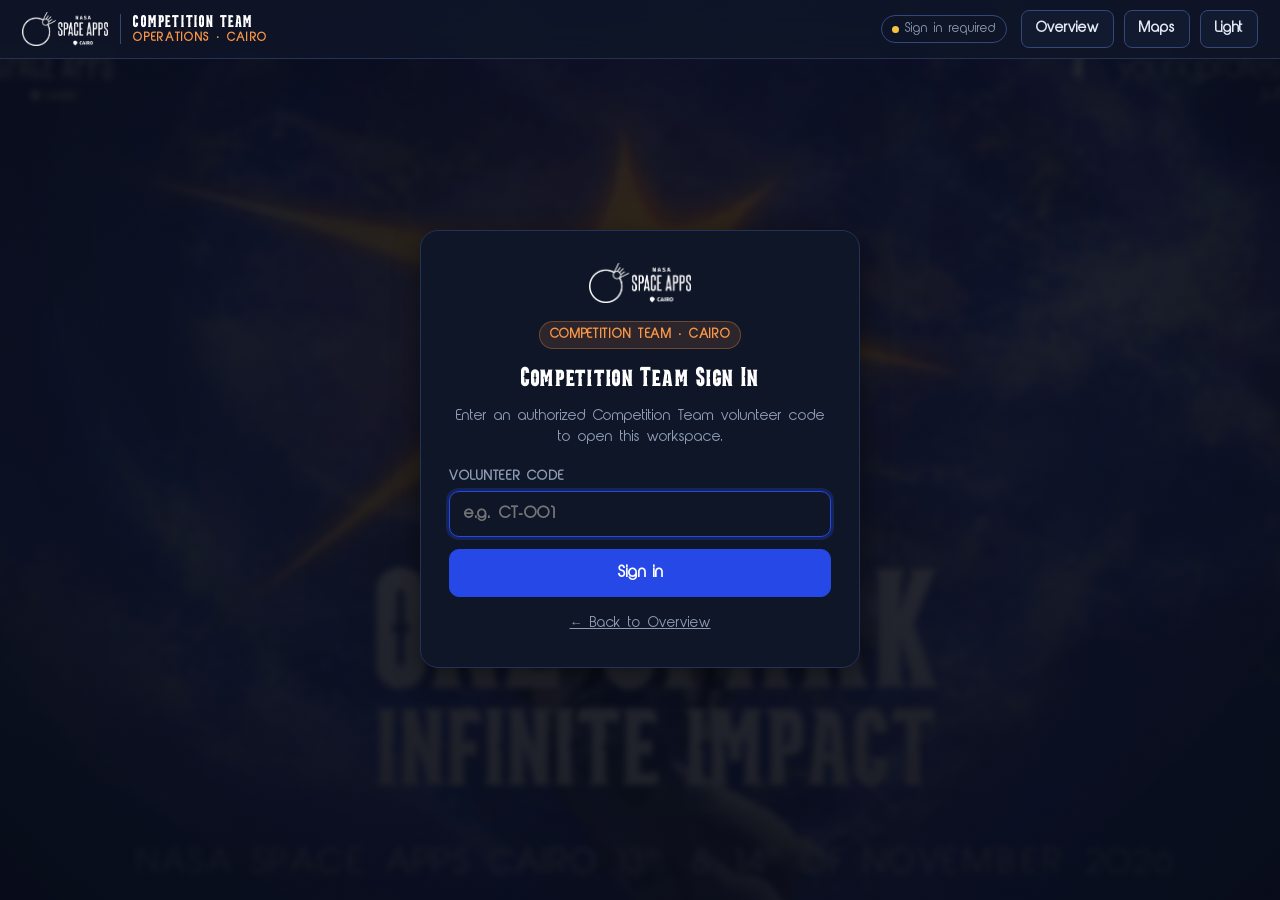
==== commit 40686eea: "feat: interactive onboarding tutorial mode, modular codebase restructuring & RBAC unification" ====
--- a/dispatch/index.html
+++ b/dispatch/index.html
@@ -7,8 +7,9 @@
   <title>Competition Team · NASA Space Apps Challenge Cairo</title>
   <link rel="icon" type="image/png" href="../assets/favicon.png">
   <link rel="stylesheet" href="../techops/css/techops.css">
+  <link rel="stylesheet" href="../styles/components/tutorial.css">
   <link rel="stylesheet" href="css/dispatch.css">
-  <script>try { document.documentElement.setAttribute('data-theme', localStorage.getItem('techops_theme') || 'dark'); } catch (e) {}</script>
+  <script>try { document.documentElement.setAttribute('data-theme', localStorage.getItem('techops_theme') || localStorage.getItem('nasa_theme') || 'dark'); } catch (e) {}</script>
 </head>
 <body>
   <div class="bg" aria-hidden="true"></div>
@@ -19,17 +20,57 @@
         <img class="logo-light" src="../assets/logos/NSAC_HORIZONTAL_DARK.png" alt="NASA Space Apps Challenge">
         <span class="brand-text">
           <span class="brand-title">COMPETITION TEAM</span>
-          <span class="brand-sub">TEAM MONITOR · CAIRO</span>
+          <span class="brand-sub">OPERATIONS · CAIRO</span>
         </span>
       </a>
       <div class="sp"></div>
+
       <span class="pill-status demo" id="status-pill"><i></i><span id="status-text">Connecting…</span></span>
-      <button class="btn" id="theme-toggle" aria-label="Toggle light or dark theme"><span class="btn-text">Light</span></button>
+
+      <div class="desktop-controls">
+        <a class="btn" href="../index.html">Overview</a>
+        <a class="btn" href="../maps.html">Maps</a>
+        <button class="btn auth-only btn-tutorial" id="tutorial-btn" title="Start Interactive Training" hidden><span>Tutorial 🎮</span></button>
+        <button class="btn auth-only" id="alerts-btn" title="Sound and desktop notifications for new requests" hidden>Enable alerts</button>
+        <button class="btn" id="theme-toggle" aria-label="Toggle light or dark theme"><span class="btn-text">Light</span></button>
+        <div class="user-chip" id="user-chip" hidden>
+          <span class="user-avatar" id="user-avatar" aria-hidden="true"></span>
+          <span class="user-meta"><b id="user-name"></b><small id="user-team"></small></span>
+          <button class="btn small" id="logout-btn" aria-label="Sign out">Sign out</button>
+        </div>
+      </div>
+
       <button class="icon-btn bell" id="bell" aria-label="Show unclaimed requests" hidden>
         <svg width="26" height="26" viewBox="0 0 24 24" fill="none" stroke="currentColor" stroke-width="2.2"><path d="M18 8a6 6 0 0 0-12 0c0 7-3 9-3 9h18s-3-2-3-9"/><path d="M13.7 21a2 2 0 0 1-3.4 0"/></svg>
         <span class="count" id="bell-count" hidden>0</span>
       </button>
+
+      <button class="icon-btn mobile-menu-btn" id="mobile-menu-toggle" aria-label="Toggle options menu" aria-expanded="false">
+        <svg class="icon-bars" width="28" height="28" viewBox="0 0 24 24" fill="none" stroke="currentColor" stroke-width="2.4"><line x1="3" y1="6" x2="21" y2="6"/><line x1="3" y1="12" x2="21" y2="12"/><line x1="3" y1="18" x2="21" y2="18"/></svg>
+        <svg class="icon-close" width="28" height="28" viewBox="0 0 24 24" fill="none" stroke="currentColor" stroke-width="2.4" hidden><line x1="18" y1="6" x2="6" y2="18"/><line x1="6" y1="6" x2="18" y2="18"/></svg>
+      </button>
     </header>
+
+    <!-- Standardized Right Slide-Over Navigation Drawer -->
+    <div class="mobile-drawer" id="mobile-drawer" hidden>
+      <div class="mobile-drawer-card" role="dialog" aria-modal="true" aria-label="Navigation menu">
+        <div class="mobile-drawer-head">
+          <div class="user-chip mobile-user-chip" id="mobile-user" hidden>
+            <span class="user-avatar" id="mobile-user-avatar" aria-hidden="true"></span>
+            <span class="user-meta"><b id="mobile-user-name"></b><small id="mobile-user-team"></small></span>
+          </div>
+          <button class="btn icon-btn mobile-drawer-close" id="mobile-menu-close" type="button" aria-label="Close menu">&times;</button>
+        </div>
+        <div class="mobile-drawer-actions">
+          <a class="btn mobile-drawer-btn" href="../index.html"><span>Overview</span></a>
+          <a class="btn mobile-drawer-btn" href="../maps.html"><span>Maps</span></a>
+          <button class="btn mobile-drawer-btn auth-only btn-tutorial" id="mobile-tutorial-btn" hidden><span>Tutorial 🎮</span></button>
+          <button class="btn mobile-drawer-btn auth-only" id="mobile-alerts-btn" hidden><span>Enable alerts</span></button>
+          <button class="btn mobile-drawer-btn" id="mobile-theme-toggle"><span id="mobile-theme-text">Light</span></button>
+          <button class="btn mobile-drawer-btn bad" id="mobile-logout-btn" hidden><span>Sign out</span></button>
+        </div>
+      </div>
+    </div>
 
     <section class="login-screen" id="login-screen" hidden>
       <div class="login-card">
@@ -38,7 +79,8 @@
           <img class="logo-light" src="../assets/logos/NSAC_HORIZONTAL_DARK.png" alt="NASA Space Apps Challenge">
         </div>
         <div class="form-header-badge">Competition Team · Cairo</div>
-        <h1>Competition Team sign in</h1>
+        <h1>Competition Team Sign In</h1>
+        <p class="form-sub">Enter an authorized Competition Team volunteer code to open this workspace.</p>
         <form id="login-form" autocomplete="off" novalidate>
           <label class="lbl" for="login-code">Volunteer Code</label>
           <input id="login-code" autocapitalize="characters" autocomplete="off" autocorrect="off" spellcheck="false" maxlength="40" placeholder="e.g. CT-001" aria-describedby="login-error">
@@ -46,49 +88,52 @@
           <button class="btn primary login-btn" id="login-btn" type="submit">Sign in</button>
         </form>
         <p class="login-note" id="login-note" hidden></p>
-        <p style="margin-top:14px"><a href="../index.html" class="muted" style="font-size:13px">&larr; Back to Overview</a></p>
+        <p style="margin-top:16px"><a href="../index.html" class="muted" style="font-size:13px">&larr; Back to Overview</a></p>
+      </div>
+    </section>
+
+    <!-- STRICT RBAC BLOCK: Shown when signed in with an unauthorized role (never redirects) -->
+    <section class="denied-screen" id="access-denied" hidden>
+      <div class="denied-card" role="alert">
+        <div class="denied-icon" aria-hidden="true">🔒</div>
+        <div class="denied-badge">Access Restricted · Competition Team Only</div>
+        <h1>Unauthorized Module</h1>
+        <p id="denied-msg">Your volunteer role does not have permission to access the Competition Team panel.</p>
+        <div class="denied-actions">
+          <a class="btn primary" href="../index.html">&larr; Return to Overview</a>
+          <button class="btn" id="denied-logout-btn" type="button">Switch Volunteer Code</button>
+        </div>
       </div>
     </section>
 
     <main id="main" hidden>
-      <div class="note" id="demo-note" hidden></div>
+      <div class="note" id="demo-note" hidden style="margin-top:0;margin-bottom:16px"></div>
 
-      <div class="log-toolbar">
-        <a class="btn" href="../index.html">Overview</a>
-        <a class="btn" href="../maps.html">Maps</a>
-        <a class="btn" href="../request/poster.html">Participant QR poster</a>
-        <button class="btn" id="alerts-btn" title="Sound and desktop notifications for new requests">Enable alarm</button>
-        <span class="sp"></span>
-        <div class="user-chip" id="user-chip">
-          <span class="user-avatar" id="user-avatar" aria-hidden="true"></span>
-          <span class="user-meta"><b id="user-name"></b><small id="user-team"></small></span>
-          <button class="btn small" id="logout-btn" aria-label="Sign out">Sign out</button>
-        </div>
+      <div class="page-title">
+        <h2>Competition Team Monitor</h2>
+        <span class="greeting" id="greeting"></span>
       </div>
 
       <div class="dp-alarm" id="alarm" hidden role="status"></div>
 
-      <div class="dp-stats" id="stats"></div>
-
-      <div class="row issues-filter-row" style="margin:6px 0 14px">
+      <div class="row issues-filter-row" style="margin:6px 0 16px">
         <div id="issue-filters" class="chips-scroll-row"></div>
         <span class="sp desktop-only"></span>
-        <input id="issue-search" type="search" placeholder="Search request or name…" aria-label="Search requests">
+        <input id="issue-search" type="search" placeholder="Search request, room or name…" aria-label="Search requests">
       </div>
 
       <datalist id="dl-Competition"></datalist>
-      <datalist id="dl-TechOps"></datalist>
-      <datalist id="dl-Logistics"></datalist>
-      <div class="dp-grid" id="cards"></div>
+      <div class="req-grid" id="cards"></div>
     </main>
   </div>
 
-  <script src="../techops/js/config.js"></script>
-  <script src="../techops/js/firebase-config.js"></script>
-  <script src="../techops/js/seed-data.js"></script>
-  <script src="../techops/js/data.js"></script>
-  <script src="../techops/js/common.js"></script>
-  <script src="../techops/js/store.js"></script>
+  <script src="../scripts/services/config.js"></script>
+  <script src="../scripts/services/firebase-config.js"></script>
+  <script src="../scripts/services/seed-data.js"></script>
+  <script src="../scripts/services/data.js"></script>
+  <script src="../scripts/services/common.js"></script>
+  <script src="../scripts/services/store.js"></script>
+  <script src="../scripts/components/tutorial.js"></script>
   <script src="js/dashboard.js"></script>
 </body>
 </html>
--- a/techops/css/techops.css
+++ b/techops/css/techops.css
@@ -1,7 +1,19 @@
-/* NASA Space Apps Cairo - TechOps prototype
-   Brand: Munake / abeatbyKai fonts, Space Apps blue #0323b2, indigo #514bb4, orange #fb9746 */
-@font-face { font-family: 'Munake'; src: url('../../assets/fonts/Munake-Demo.ttf') format('truetype'); font-display: swap; }
-@font-face { font-family: 'abeatbyKai'; src: url('../../assets/fonts/abeatbyKaiRegular.otf') format('opentype'); font-display: swap; }
+/* NASA Space Apps Cairo - Unified Operations Design System
+   Brand: Munake / abeatbyKai local fonts, Space Apps blue #0323b2, indigo #514bb4, orange #fb9746 */
+@font-face {
+  font-family: 'Munake';
+  src: url('../../assets/fonts/Munake-Demo.ttf') format('truetype');
+  font-weight: 100 900;
+  font-style: normal;
+  font-display: swap;
+}
+@font-face {
+  font-family: 'abeatbyKai';
+  src: url('../../assets/fonts/abeatbyKaiRegular.otf') format('opentype');
+  font-weight: normal;
+  font-style: normal;
+  font-display: swap;
+}
 
 :root {
   --bg: #090d18;
@@ -22,13 +34,16 @@
   --info: #22d3ee;
   --radius: 12px;
   --shadow: 0 8px 28px rgba(0, 0, 0, .45);
-  --font-title: 'Munake', 'Space Grotesk', system-ui, sans-serif;
-  --font-body: 'Inter', system-ui, -apple-system, 'Segoe UI', Roboto, sans-serif;
+  --font-title: 'Munake', 'abeatbyKai', sans-serif;
+  --font-body: 'abeatbyKai', sans-serif;
   --map-bg: #0b1226;
+  --bg-img-opacity: 0.36;
+  --bg-img-blur: 3px;
+  --bg-overlay: radial-gradient(circle at 50% 25%, rgba(9, 13, 24, 0.52) 0%, rgba(9, 13, 24, 0.90) 100%);
   color-scheme: dark;
 }
 :root[data-theme="light"] {
-  --bg: #f3f5fa;
+  --bg: #f5f7fb;
   --surface: #ffffff;
   --card: #ffffff;
   --card-2: #f1f4fb;
@@ -46,25 +61,41 @@
   --info: #0e7490;
   --shadow: 0 8px 24px rgba(15, 30, 80, .14);
   --map-bg: #e8edf7;
+  --bg-img-opacity: 0.18;
+  --bg-img-blur: 3px;
+  --bg-overlay: radial-gradient(circle at 50% 25%, rgba(245, 247, 251, 0.65) 0%, rgba(245, 247, 251, 0.93) 100%);
   color-scheme: light;
 }
 
 * { box-sizing: border-box; margin: 0; padding: 0; }
 html { -webkit-font-smoothing: antialiased; overflow-x: hidden; width: 100%; max-width: 100vw; }
-body { background: var(--bg); color: var(--ink); font: 14px/1.5 var(--font-body); min-height: 100vh; overflow-x: hidden; width: 100%; max-width: 100vw; }
+body { background: var(--bg); color: var(--ink); font: 14px/1.55 var(--font-body); font-family: var(--font-body); min-height: 100vh; overflow-x: hidden; width: 100%; max-width: 100vw; }
 [hidden] { display: none !important; }
 a { color: inherit; }
-button, input, select, textarea { font: inherit; color: inherit; }
-h1, h2, h3 { font-family: var(--font-title); color: var(--ink-bright); font-weight: 400; letter-spacing: .02em; }
+button, input, select, textarea { font: inherit; font-family: var(--font-body); color: inherit; }
+h1, h2, h3 { font-family: var(--font-title); color: var(--ink-bright); font-weight: 400; letter-spacing: .03em; }
 .mobile-only-badge, .mobile-only-lbl, .status-text-mobile { display: none; }
 .status-text-full { display: inline; }
 
-/* Space backdrop */
-.bg { position: fixed; inset: 0; z-index: 0; pointer-events: none; }
-.bg::before { content: ''; position: absolute; inset: 0; background: url('../../assets/images/hero-optimized.jpg') center / cover no-repeat; opacity: .22; }
-.bg::after { content: ''; position: absolute; inset: 0; background: linear-gradient(180deg, rgba(9,13,24,.75), var(--bg) 70%); }
-:root[data-theme="light"] .bg::before { opacity: .10; }
-:root[data-theme="light"] .bg::after { background: linear-gradient(180deg, rgba(243,245,250,.7), var(--bg) 70%); }
+/* Space backdrop (Unified with Overview & Maps) */
+.bg { position: fixed; inset: 0; z-index: 0; pointer-events: none; overflow: hidden; }
+.bg::before {
+  content: '';
+  position: absolute;
+  top: -12px; left: -12px; right: -12px; bottom: -12px;
+  background: url('../../assets/images/hero-optimized.jpg') center / cover no-repeat;
+  filter: blur(var(--bg-img-blur));
+  transform: scale(1.02);
+  opacity: var(--bg-img-opacity);
+  transition: opacity 0.3s ease;
+}
+.bg::after {
+  content: '';
+  position: absolute;
+  inset: 0;
+  background: var(--bg-overlay);
+  transition: background 0.3s ease;
+}
 .app { position: relative; z-index: 1; }
 
 /* Header */
@@ -146,52 +177,75 @@
   display: none;
 }
 
-/* Mobile Top Drawer */
+/* Standardized Right Slide-Over Mobile Drawer */
 .mobile-drawer {
   position: fixed;
-  top: 56px;
-  left: 0;
-  right: 0;
-  background: color-mix(in srgb, var(--surface) 97%, transparent);
-  backdrop-filter: blur(16px);
-  -webkit-backdrop-filter: blur(16px);
-  border-bottom: 1px solid var(--line-strong);
-  box-shadow: 0 16px 36px rgba(0, 0, 0, .5);
-  z-index: 39;
-  padding: 16px;
-  animation: drawerSlide .2s ease-out;
-}
-@keyframes drawerSlide {
-  from { opacity: 0; transform: translateY(-10px); }
-  to { opacity: 1; transform: translateY(0); }
-}
-.mobile-drawer-body { display: flex; flex-direction: column; gap: 14px; max-width: 480px; margin: 0 auto; }
-.mobile-drawer-section { display: flex; flex-direction: column; gap: 6px; }
-.mobile-drawer-label { font-size: 11px; font-weight: 700; text-transform: uppercase; letter-spacing: .08em; color: var(--accent); }
-.mobile-select {
+  inset: 0;
+  z-index: 95;
+  background: rgba(6, 9, 18, 0.72);
+  backdrop-filter: blur(6px);
+  -webkit-backdrop-filter: blur(6px);
+  display: flex;
+  justify-content: flex-end;
+}
+.mobile-drawer[hidden] {
+  display: none !important;
+}
+.mobile-drawer-card {
+  width: min(310px, 86vw);
+  height: 100%;
+  background: var(--surface);
+  border-left: 1px solid var(--line-strong);
+  padding: 18px 16px;
+  display: flex;
+  flex-direction: column;
+  gap: 14px;
+  box-shadow: -12px 0 32px rgba(0, 0, 0, 0.5);
+  animation: drawerSlideRight .2s cubic-bezier(0.16, 1, 0.3, 1);
+  box-sizing: border-box;
+}
+@keyframes drawerSlideRight {
+  from { opacity: 0; }
+  to { opacity: 1; }
+}
+.mobile-drawer-head {
+  display: flex;
+  align-items: center;
+  justify-content: space-between;
+  gap: 10px;
+  padding-bottom: 12px;
+  border-bottom: 1px solid var(--line);
+}
+.mobile-user-chip {
+  flex: 1;
+  min-width: 0;
+}
+.mobile-drawer-close {
+  width: 36px !important;
+  height: 36px !important;
+  min-width: 36px !important;
+  min-height: 36px !important;
+  border-radius: 8px !important;
+  border: 1px solid var(--line-strong) !important;
+  background: var(--card) !important;
+  font-size: 20px;
+  line-height: 1;
+}
+.mobile-drawer-actions {
+  display: flex;
+  flex-direction: column;
+  gap: 8px;
+}
+.mobile-drawer-btn {
   width: 100%;
-  min-height: 44px;
-  height: 44px;
-  border-radius: 10px;
-  background: var(--card);
-  border: 1px solid var(--line-strong);
-  padding: 8px 12px;
-  font-size: 14px;
-}
-.mobile-drawer-actions {
-  display: grid;
-  grid-template-columns: 1fr 1fr;
-  gap: 10px;
-}
-.mobile-drawer-btn {
-  display: flex;
-  align-items: center;
-  justify-content: center;
+  display: flex;
+  align-items: center;
+  justify-content: flex-start !important;
   gap: 8px;
   min-height: 44px;
   height: 44px;
-  padding: 8px 10px;
-  font-size: 12px;
+  padding: 10px 14px;
+  font-size: 13.5px;
   font-weight: 600;
   border-radius: 10px;
   background: var(--card);
@@ -207,6 +261,8 @@
   box-sizing: border-box;
 }
 .mobile-drawer-btn:hover { background: var(--card-2); border-color: var(--accent); }
+.mobile-drawer-btn.bad { border-color: rgba(239, 68, 68, 0.45); color: #fca5a5; }
+html[data-theme="light"] .mobile-drawer-btn.bad { color: #dc2626; }
 
 /* Controls */
 .btn {
@@ -230,10 +286,15 @@
 .btn:hover { background: var(--card-2); border-color: var(--accent); }
 .btn.primary { background: var(--pri); border-color: var(--pri); color: #fff; }
 .btn.primary:hover { background: var(--pri-hover); }
+.btn.ok { background: var(--ok); border-color: var(--ok); color: #fff; }
+.btn.ok:hover { filter: brightness(1.08); }
 .btn.accent { background: var(--accent); border-color: var(--accent); color: #1a0f05; }
-.btn.small { padding: 4px 10px; font-size: 12px; min-height: 32px; }
+.btn.route-btn { border-color: rgba(251, 151, 70, 0.45); color: var(--accent); background: rgba(251, 151, 70, 0.08); }
+.btn.route-btn:hover:not(:disabled):not(.is-disabled) { background: rgba(251, 151, 70, 0.20); border-color: var(--accent); color: var(--ink-bright); }
+.btn.is-active { border-color: var(--accent); background: color-mix(in srgb, var(--pri) 22%, var(--card)); color: var(--ink-bright); }
+.btn.small { padding: 5px 11px; font-size: 12.5px; min-height: 34px; }
 .btn.ghost { background: transparent; }
-.btn:disabled { opacity: .5; cursor: not-allowed; }
+.btn:disabled, .btn.is-disabled { opacity: .45; cursor: not-allowed; pointer-events: none; }
 .btn:focus-visible, .tab:focus-visible, .chip:focus-visible, input:focus-visible, select:focus-visible, textarea:focus-visible { outline: 2px solid var(--accent); outline-offset: 2px; }
 
 input:not([type="radio"]):not([type="checkbox"]), select, textarea {
@@ -904,7 +965,7 @@
   background: var(--card-2);
   border: 1px solid var(--line-strong);
   border-radius: 8px;
-  font-family: monospace;
+  font-family: var(--font-body);
   font-size: 16px;
   color: var(--accent);
   letter-spacing: .08em;
@@ -1300,8 +1361,219 @@
 }
 .login-note b {
   color: var(--ink);
-  font-family: monospace;
+  font-family: var(--font-body);
   font-size: 12px;
+}
+
+/* ------------------------------------------------------------
+   Unified RBAC Access Denied Screen
+   ------------------------------------------------------------ */
+.denied-screen {
+  display: flex;
+  align-items: center;
+  justify-content: center;
+  min-height: calc(100vh - 120px);
+  padding: 24px 16px;
+}
+.denied-card {
+  width: 100%;
+  max-width: 480px;
+  background: var(--surface);
+  border: 1px solid rgba(239, 68, 68, 0.45);
+  border-radius: 18px;
+  padding: 34px 30px;
+  box-shadow: var(--shadow);
+  text-align: center;
+}
+.denied-icon {
+  width: 58px;
+  height: 58px;
+  border-radius: 50%;
+  margin: 0 auto 14px;
+  background: rgba(239, 68, 68, 0.14);
+  border: 1.5px solid rgba(239, 68, 68, 0.45);
+  color: var(--bad);
+  display: flex;
+  align-items: center;
+  justify-content: center;
+  font-size: 24px;
+}
+.denied-badge {
+  display: inline-flex;
+  align-items: center;
+  gap: 6px;
+  font-size: 11px;
+  font-weight: 700;
+  text-transform: uppercase;
+  letter-spacing: .08em;
+  color: #ff8a8a;
+  background: rgba(239, 68, 68, 0.14);
+  border: 1px solid rgba(239, 68, 68, 0.35);
+  padding: 4px 11px;
+  border-radius: 999px;
+  margin-bottom: 12px;
+}
+:root[data-theme="light"] .denied-badge { color: #b91c1c; }
+.denied-card h1 {
+  font-size: 24px;
+  margin-bottom: 10px;
+}
+.denied-card p {
+  color: var(--mut);
+  font-size: 14px;
+  line-height: 1.55;
+  margin-bottom: 22px;
+}
+.denied-card p b {
+  color: var(--ink-bright);
+}
+.denied-actions {
+  display: flex;
+  gap: 10px;
+  justify-content: center;
+  flex-wrap: wrap;
+}
+
+/* ------------------------------------------------------------
+   Unified Request Cards (.req-grid, .req-card) across ALL Panels
+   ------------------------------------------------------------ */
+#issue-search {
+  max-width: 320px;
+}
+.req-grid {
+  display: grid;
+  grid-template-columns: repeat(auto-fill, minmax(330px, 1fr));
+  gap: 16px;
+  width: 100%;
+}
+.req-card {
+  display: flex;
+  flex-direction: column;
+  gap: 11px;
+  padding: 18px 20px;
+  border-radius: 14px;
+  background: var(--card);
+  border: 1px solid var(--line-strong);
+  border-left: 4px solid var(--line-strong);
+  box-shadow: 0 6px 20px rgba(0, 0, 0, 0.24);
+  transition: border-color .15s ease, transform .15s ease;
+}
+.req-card:hover {
+  border-color: color-mix(in srgb, var(--accent) 55%, var(--line-strong));
+}
+.req-card.is-new {
+  border-left-color: var(--bad);
+  background: color-mix(in srgb, var(--bad) 4%, var(--card));
+}
+.req-card.is-mine {
+  border-left-color: var(--accent);
+  background: color-mix(in srgb, var(--accent) 5%, var(--card));
+}
+.req-card.is-done {
+  border-left-color: var(--ok);
+  opacity: .76;
+}
+.req-card-head {
+  display: flex;
+  align-items: center;
+  justify-content: space-between;
+  gap: 8px;
+  flex-wrap: wrap;
+}
+.req-card-badges {
+  display: inline-flex;
+  align-items: center;
+  gap: 7px;
+  flex-wrap: wrap;
+}
+.team-pill {
+  display: inline-flex;
+  align-items: center;
+  padding: 3px 10px;
+  border-radius: 7px;
+  font-family: var(--font-title);
+  font-size: 11.5px;
+  letter-spacing: .07em;
+  text-transform: uppercase;
+  color: #fff;
+}
+.team-pill.t-TechOps { background: #2548e6; }
+.team-pill.t-Logistics { background: #d97706; }
+.team-pill.t-Competition { background: #6d28d9; }
+.req-card-id {
+  font-size: 11.5px;
+  color: var(--mut);
+  white-space: nowrap;
+}
+.req-card-title {
+  font-size: 16.5px;
+  font-weight: 700;
+  color: var(--ink-bright);
+  line-height: 1.3;
+}
+.req-card-loc {
+  display: inline-flex;
+  align-items: center;
+  align-self: flex-start;
+  gap: 6px;
+  padding: 5px 10px;
+  border-radius: 8px;
+  background: var(--card-2);
+  border: 1px solid var(--line);
+  font-size: 12.5px;
+  color: var(--ink);
+}
+.req-card-loc b {
+  color: var(--accent);
+  letter-spacing: .03em;
+}
+.req-card-loc.is-remote {
+  color: var(--mut);
+}
+.req-card-desc {
+  font-size: 13.5px;
+  color: var(--ink);
+  line-height: 1.48;
+}
+.req-from {
+  display: block;
+  font-size: 12px;
+  color: var(--mut);
+  margin-top: 4px;
+}
+.req-card-who {
+  font-size: 12.5px;
+  color: var(--mut);
+}
+.req-card-who b {
+  color: var(--ink-bright);
+}
+.req-card-actions {
+  display: flex;
+  flex-wrap: wrap;
+  gap: 8px;
+  align-items: center;
+  margin-top: auto;
+  padding-top: 12px;
+  border-top: 1px solid var(--line);
+}
+.req-card-actions input {
+  flex: 1 1 170px;
+  min-width: 140px;
+  min-height: 34px;
+  height: 34px;
+  padding: 6px 11px;
+  font-size: 12.5px;
+  border-radius: 8px;
+}
+.req-empty {
+  grid-column: 1 / -1;
+  text-align: center;
+  padding: 42px 18px;
+  background: var(--card);
+  border: 1px dashed var(--line-strong);
+  border-radius: 14px;
+  color: var(--mut);
 }
 
 /* ------------------------------------------------------------
@@ -1381,7 +1653,11 @@
   .mobile-menu-btn { display: inline-flex !important; }
 
   /* Body & Page Container: Add clean margins (mx-4 = 16px) */
-  body { padding-bottom: calc(76px + env(safe-area-inset-bottom, 0px)); overflow-x: hidden; width: 100%; max-width: 100vw; }
+  body { overflow-x: hidden; width: 100%; max-width: 100vw; }
+  body.has-mobile-nav { padding-bottom: calc(76px + env(safe-area-inset-bottom, 0px)); }
+  .req-grid { grid-template-columns: 1fr; gap: 14px; }
+  .req-card { padding: 16px; }
+  .req-card-actions .btn { flex: 1 1 auto; }
   .app { overflow-x: hidden; width: 100%; max-width: 100vw; }
   .login-screen { padding: 16px 12px; min-height: calc(100vh - 80px); }
   .login-card { padding: 24px 18px; border-radius: 16px; max-width: 100%; }
@@ -1569,8 +1845,8 @@
     white-space: nowrap;
   }
   .map {
-    height: 52vh;
-    min-height: 320px;
+    height: clamp(240px, 35dvh, 300px);
+    min-height: 240px;
     border-radius: 14px;
   }
 
@@ -1814,6 +2090,38 @@
     min-height: 40px;
   }
 
+  /* Request cards mobile polish (Competition, Logistics, TechOps) */
+  .req-cards {
+    grid-template-columns: 1fr;
+    gap: 12px;
+  }
+  .req-card {
+    padding: 15px 16px;
+    border-radius: 14px;
+    max-width: 100%;
+    overflow: hidden;
+  }
+  .req-card-actions {
+    gap: 8px;
+  }
+  .req-card-actions .btn {
+    flex: 1 1 auto;
+    justify-content: center;
+    min-height: 42px;
+    font-size: 13px;
+  }
+  .req-handout {
+    flex-wrap: wrap;
+    width: 100%;
+  }
+  .req-handout input {
+    min-width: 140px;
+    min-height: 42px;
+  }
+  .req-handout .btn {
+    min-height: 42px;
+  }
+
   /* Modals on mobile */
   .modal {
     width: calc(100vw - 24px);
--- a/styles/components/tutorial.css
+++ b/styles/components/tutorial.css
@@ -0,0 +1,303 @@
+/* NASA Space Apps Cairo - Game-Like Interactive Tutorial Overlay (Space Mission Training) */
+.tutorial-overlay {
+  position: fixed;
+  inset: 0;
+  z-index: 9990;
+  pointer-events: none;
+  transition: opacity 0.3s ease;
+}
+
+.tutorial-backdrop {
+  position: fixed;
+  inset: 0;
+  background: rgba(6, 11, 24, 0.78);
+  backdrop-filter: blur(4px);
+  -webkit-backdrop-filter: blur(4px);
+  z-index: 9991;
+  pointer-events: auto;
+  transition: opacity 0.3s ease;
+}
+
+:root[data-theme="light"] .tutorial-backdrop {
+  background: rgba(15, 23, 42, 0.72);
+}
+
+/* Glowing spotlight around active element */
+.tutorial-spotlight {
+  position: fixed;
+  z-index: 9992;
+  border-radius: 12px;
+  box-shadow: 0 0 0 9999px rgba(6, 11, 24, 0.78),
+              0 0 20px rgba(37, 72, 230, 0.65),
+              inset 0 0 12px rgba(251, 151, 70, 0.35);
+  border: 2px solid var(--accent, #fb9746);
+  pointer-events: none;
+  transition: all 0.35s cubic-bezier(0.16, 1, 0.3, 1);
+  animation: tutorialPulse 2s infinite ease-in-out;
+}
+
+:root[data-theme="light"] .tutorial-spotlight {
+  box-shadow: 0 0 0 9999px rgba(15, 23, 42, 0.72),
+              0 0 20px rgba(3, 35, 178, 0.65),
+              inset 0 0 12px rgba(217, 106, 20, 0.35);
+}
+
+@keyframes tutorialPulse {
+  0%, 100% {
+    border-color: var(--accent, #fb9746);
+    box-shadow: 0 0 0 9999px rgba(6, 11, 24, 0.78), 0 0 18px rgba(37, 72, 230, 0.6);
+  }
+  50% {
+    border-color: #22d3ee;
+    box-shadow: 0 0 0 9999px rgba(6, 11, 24, 0.78), 0 0 28px rgba(34, 211, 238, 0.8);
+  }
+}
+
+/* Active element is elevated above backdrop to allow interactive clicking during tour */
+.tutorial-target-active {
+  position: relative !important;
+  z-index: 9993 !important;
+  pointer-events: auto !important;
+}
+
+/* Floating Tour Card (Mission Briefing) */
+.tutorial-card {
+  position: fixed;
+  z-index: 9995;
+  width: min(390px, calc(100vw - 32px));
+  background: var(--surface, #0f1628);
+  border: 1px solid var(--line-strong, #34477a);
+  border-radius: 18px;
+  padding: 20px;
+  box-shadow: 0 16px 48px rgba(0, 0, 0, 0.65), 0 0 0 1px rgba(251, 151, 70, 0.25);
+  display: flex;
+  flex-direction: column;
+  gap: 12px;
+  pointer-events: auto;
+  box-sizing: border-box;
+  animation: tutorialCardIn 0.3s cubic-bezier(0.16, 1, 0.3, 1);
+}
+
+@keyframes tutorialCardIn {
+  from { opacity: 0; transform: translateY(12px) scale(0.96); }
+  to { opacity: 1; transform: translateY(0) scale(1); }
+}
+
+.tutorial-card-header {
+  display: flex;
+  align-items: center;
+  justify-content: space-between;
+  gap: 8px;
+}
+
+.tutorial-badge {
+  display: inline-flex;
+  align-items: center;
+  gap: 6px;
+  font-size: 11px;
+  font-weight: 700;
+  text-transform: uppercase;
+  letter-spacing: 0.08em;
+  color: var(--accent, #fb9746);
+  background: rgba(251, 151, 70, 0.12);
+  border: 1px solid rgba(251, 151, 70, 0.35);
+  padding: 4px 10px;
+  border-radius: 999px;
+}
+
+.tutorial-step-count {
+  font-size: 12px;
+  font-weight: 700;
+  color: var(--mut, #8d9bb5);
+}
+
+.tutorial-title {
+  font-family: var(--font-title, sans-serif);
+  font-size: 18px;
+  color: var(--ink-bright, #ffffff);
+  line-height: 1.25;
+  margin: 0;
+  display: flex;
+  align-items: center;
+  gap: 8px;
+}
+
+.tutorial-desc {
+  font-size: 13.5px;
+  line-height: 1.5;
+  color: var(--ink, #e2e8f4);
+  margin: 0;
+}
+
+.tutorial-sandbox-tag {
+  display: inline-flex;
+  align-items: center;
+  gap: 6px;
+  padding: 6px 10px;
+  background: rgba(37, 72, 230, 0.15);
+  border: 1px dashed rgba(37, 72, 230, 0.45);
+  border-radius: 8px;
+  font-size: 12px;
+  color: #93c5fd;
+}
+
+:root[data-theme="light"] .tutorial-sandbox-tag {
+  background: rgba(3, 35, 178, 0.08);
+  border-color: rgba(3, 35, 178, 0.3);
+  color: #1e40af;
+}
+
+.tutorial-progress-bar {
+  display: flex;
+  gap: 5px;
+  margin: 4px 0 2px;
+}
+
+.tutorial-progress-dot {
+  flex: 1;
+  height: 4px;
+  border-radius: 999px;
+  background: var(--line, #243256);
+  transition: background 0.25s ease;
+}
+
+.tutorial-progress-dot.active {
+  background: var(--accent, #fb9746);
+}
+
+.tutorial-progress-dot.done {
+  background: var(--ok, #10b981);
+}
+
+.tutorial-actions {
+  display: flex;
+  align-items: center;
+  justify-content: space-between;
+  gap: 8px;
+  margin-top: 4px;
+}
+
+.tutorial-actions-right {
+  display: flex;
+  gap: 8px;
+}
+
+.tutorial-btn {
+  display: inline-flex;
+  align-items: center;
+  justify-content: center;
+  gap: 6px;
+  min-height: 38px;
+  padding: 8px 14px;
+  font-size: 13px;
+  font-weight: 700;
+  border-radius: 10px;
+  cursor: pointer;
+  border: 1px solid var(--line-strong, #34477a);
+  background: var(--card, #121a30);
+  color: var(--ink, #e2e8f4);
+  transition: all 0.15s ease;
+  font-family: inherit;
+}
+
+.tutorial-btn:hover {
+  background: var(--card-2, #172140);
+  border-color: var(--accent, #fb9746);
+}
+
+.tutorial-btn.primary {
+  background: var(--pri, #2548e6);
+  border-color: var(--pri, #2548e6);
+  color: #fff;
+}
+
+.tutorial-btn.primary:hover {
+  background: var(--pri-hover, #3a5df0);
+}
+
+.tutorial-btn.finish {
+  background: linear-gradient(135deg, var(--pri, #2548e6), var(--accent, #fb9746));
+  border-color: transparent;
+  color: #fff;
+  box-shadow: 0 4px 18px rgba(251, 151, 70, 0.4);
+  font-size: 13.5px;
+  padding: 10px 16px;
+  min-height: 42px;
+}
+
+.tutorial-btn.finish:hover {
+  transform: translateY(-1px);
+  box-shadow: 0 6px 22px rgba(251, 151, 70, 0.55);
+}
+
+.tutorial-btn.ghost {
+  background: transparent;
+  border-color: transparent;
+  color: var(--mut, #8d9bb5);
+}
+
+.tutorial-btn.ghost:hover {
+  color: var(--ink-bright, #ffffff);
+  background: rgba(255, 255, 255, 0.06);
+}
+
+/* Sandbox banner indicator when in Tutorial Mode */
+.sandbox-mode-banner {
+  background: linear-gradient(90deg, rgba(37, 72, 230, 0.22), rgba(251, 151, 70, 0.18));
+  border-bottom: 1px solid var(--accent, #fb9746);
+  padding: 8px 16px;
+  display: flex;
+  align-items: center;
+  justify-content: space-between;
+  font-size: 12.5px;
+  font-weight: 600;
+  color: var(--ink-bright, #ffffff);
+  z-index: 35;
+  box-shadow: 0 2px 8px rgba(0, 0, 0, 0.3);
+}
+
+.sandbox-mode-banner b {
+  color: var(--accent, #fb9746);
+}
+
+.sandbox-mode-exit-btn {
+  background: var(--accent, #fb9746);
+  color: #1a0f05;
+  border: none;
+  font-weight: 700;
+  font-size: 11.5px;
+  padding: 4px 10px;
+  border-radius: 6px;
+  cursor: pointer;
+  transition: opacity 0.15s;
+}
+
+.sandbox-mode-exit-btn:hover {
+  opacity: 0.9;
+}
+
+/* Header & Drawer Tutorial Buttons */
+.btn-tutorial {
+  display: inline-flex;
+  align-items: center;
+  gap: 6px;
+  border-color: rgba(251, 151, 70, 0.45) !important;
+  color: var(--accent, #fb9746) !important;
+}
+
+.btn-tutorial:hover {
+  background: rgba(251, 151, 70, 0.15) !important;
+  border-color: var(--accent, #fb9746) !important;
+}
+
+/* Responsive docking on mobile */
+@media (max-width: 640px) {
+  .tutorial-card {
+    left: 16px !important;
+    right: 16px !important;
+    width: auto !important;
+    bottom: calc(16px + env(safe-area-inset-bottom, 0px)) !important;
+    top: auto !important;
+    border-radius: 16px;
+  }
+}
--- a/dispatch/css/dispatch.css
+++ b/dispatch/css/dispatch.css
@@ -1,27 +1,80 @@
-/* Competition Team monitor: a simple board. Team name first, then the request. */
-.log-toolbar { display: flex; align-items: center; gap: 8px; flex-wrap: wrap; margin-bottom: 18px; }
-.log-toolbar .sp { flex: 1; }
-.dp-alarm { margin-bottom: 14px; padding: 12px 16px; border-radius: 12px; font-weight: 700; color: #fff; background: #c62828; animation: dp-pulse 1.2s ease-in-out infinite; }
-@keyframes dp-pulse { 0%,100% { box-shadow: 0 0 0 0 rgba(198,40,40,.55); } 50% { box-shadow: 0 0 0 10px rgba(198,40,40,0); } }
-.dp-stats { display: grid; grid-template-columns: repeat(auto-fit, minmax(220px, 1fr)); gap: 12px; margin-bottom: 14px; }
-.dp-tile { display: flex; align-items: center; justify-content: space-between; gap: 10px; padding: 14px 18px; border-radius: 14px; border: 1px solid var(--line); background: var(--card, rgba(255,255,255,.04)); cursor: pointer; text-align: left; color: inherit; font: inherit; }
-.dp-tile.on { outline: 2px solid var(--accent); }
-.dp-tile b { font-size: 15px; letter-spacing: .04em; }
-.dp-tile .n { font-size: 34px; font-weight: 800; line-height: 1; }
-.dp-tile small { display: block; color: var(--mut); font-size: 12px; }
-.dp-grid { display: grid; grid-template-columns: repeat(auto-fill, minmax(290px, 1fr)); gap: 12px; }
-.dp-card { display: flex; flex-direction: column; gap: 8px; padding: 14px; border-radius: 14px; border: 1px solid var(--line); background: var(--card, rgba(255,255,255,.04)); }
-.dp-card.is-new { border-color: #c62828; box-shadow: 0 0 0 1px #c62828 inset; }
-.dp-card.is-done { opacity: .6; }
-.team-tag { display: inline-block; align-self: flex-start; padding: 5px 12px; border-radius: 8px; font-weight: 800; font-size: 14px; letter-spacing: .06em; text-transform: uppercase; color: #fff; }
-.team-tag.t-TechOps { background: #2457d6; }
-.team-tag.t-Logistics { background: #b45f06; }
-.team-tag.t-Competition { background: #7b3fe4; }
-.dp-req { font-size: 17px; font-weight: 700; }
-.dp-meta { font-size: 12.5px; color: var(--mut); }
-.dp-det { font-size: 13.5px; }
-.dp-actions { display: flex; flex-wrap: wrap; gap: 6px; align-items: center; margin-top: 4px; }
-.dp-actions input { flex: 1; min-width: 120px; }
-.dp-who { font-size: 13px; }
-.empty-board { grid-column: 1 / -1; text-align: center; padding: 36px 10px; color: var(--mut); }
-@media (max-width: 560px) { .dp-tile .n { font-size: 28px; } }
+/* Competition Team monitor styles (extends ../techops/css/techops.css) */
+@font-face {
+  font-family: 'Munake';
+  src: url('../../assets/fonts/Munake-Demo.ttf') format('truetype');
+  font-weight: 100 900;
+  font-style: normal;
+  font-display: swap;
+}
+@font-face {
+  font-family: 'abeatbyKai';
+  src: url('../../assets/fonts/abeatbyKaiRegular.otf') format('opentype');
+  font-weight: normal;
+  font-style: normal;
+  font-display: swap;
+}
+
+.dp-alarm {
+  margin-bottom: 16px;
+  padding: 13px 18px;
+  border-radius: var(--radius);
+  font-weight: 700;
+  color: #fff;
+  background: linear-gradient(90deg, #b91c1c, #dc2626);
+  border: 1px solid rgba(255, 255, 255, 0.22);
+  animation: dp-pulse 1.5s ease-in-out infinite;
+}
+@keyframes dp-pulse {
+  0%, 100% { box-shadow: 0 0 0 0 rgba(220, 38, 38, 0.5); }
+  50% { box-shadow: 0 0 0 8px rgba(220, 38, 38, 0); }
+}
+.dp-stats {
+  display: grid;
+  grid-template-columns: repeat(auto-fit, minmax(220px, 1fr));
+  gap: 14px;
+  margin-bottom: 18px;
+}
+.dp-tile {
+  display: flex;
+  align-items: center;
+  justify-content: space-between;
+  gap: 12px;
+  padding: 16px 20px;
+  border-radius: 14px;
+  border: 1px solid var(--line-strong);
+  background: var(--card);
+  cursor: pointer;
+  text-align: left;
+  color: inherit;
+  font: inherit;
+  transition: border-color .15s ease, transform .15s ease, background .15s ease;
+}
+.dp-tile:hover {
+  border-color: var(--accent);
+  background: var(--card-2);
+  transform: translateY(-1px);
+}
+.dp-tile.on {
+  border-color: var(--accent);
+  box-shadow: 0 0 0 2px rgba(251, 151, 70, 0.28);
+  background: color-mix(in srgb, var(--accent) 8%, var(--card));
+}
+.dp-tile .n {
+  font-family: var(--font-title);
+  font-size: 34px;
+  line-height: 1;
+  color: var(--ink-bright);
+}
+.dp-tile small {
+  display: block;
+  color: var(--mut);
+  font-size: 12px;
+  margin-top: 6px;
+}
+.greeting {
+  font-size: 13.5px;
+  color: var(--mut);
+}
+@media (max-width: 560px) {
+  .dp-tile .n { font-size: 28px; }
+}
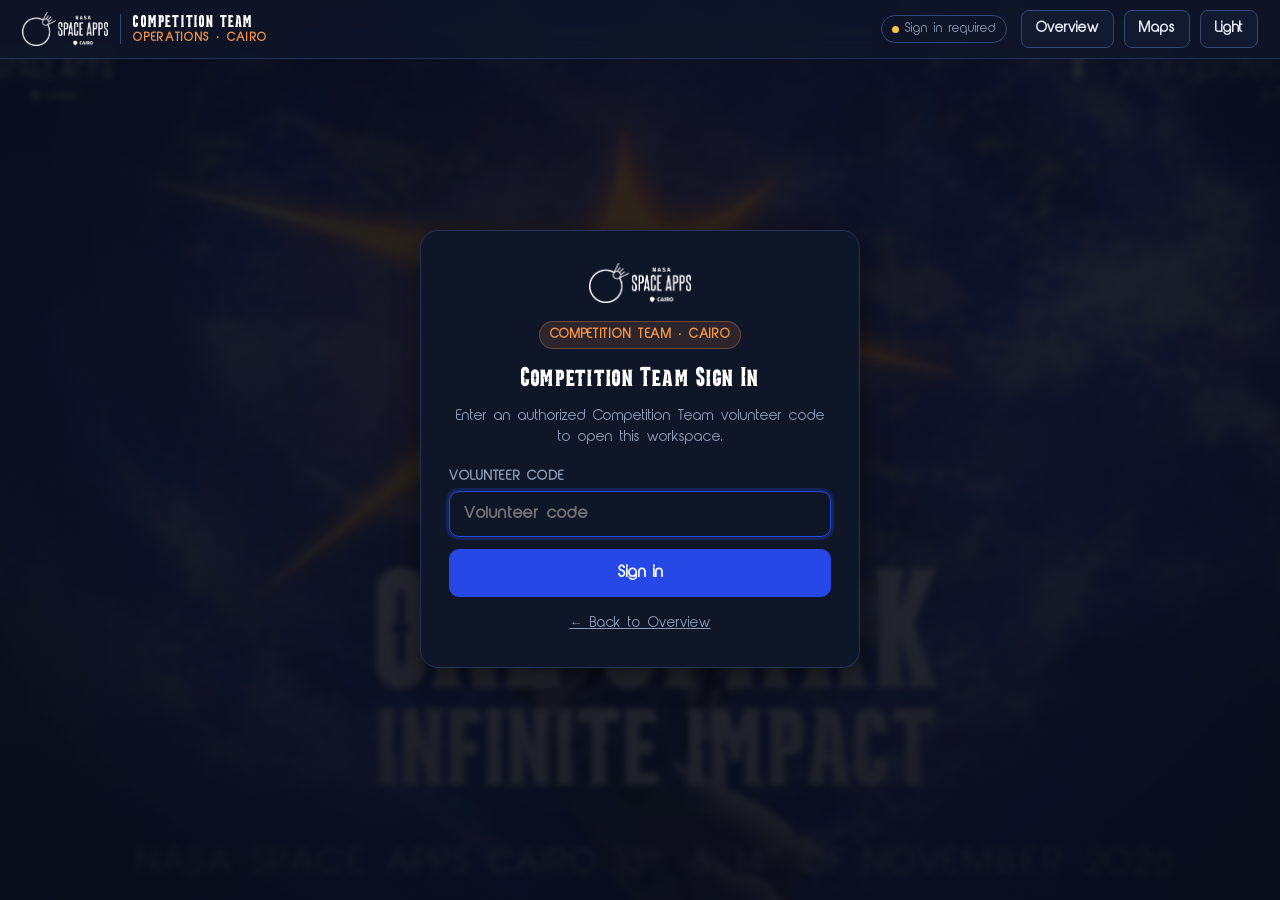
==== commit 78e2350a: "Connect strictly to Firebase Firestore, add room D252, improve mobile UX and ringing alarm" ====
--- a/dispatch/index.html
+++ b/dispatch/index.html
@@ -1,6 +1,9 @@
 <!DOCTYPE html>
 <html lang="en" data-theme="dark">
 <head>
+  <link rel="preconnect" href="https://www.gstatic.com" crossorigin>
+  <link rel="dns-prefetch" href="https://www.gstatic.com">
+  <link rel="preconnect" href="https://firestore.googleapis.com">
   <meta charset="utf-8">
   <meta name="viewport" content="width=device-width, initial-scale=1, viewport-fit=cover">
   <meta name="robots" content="noindex, nofollow">
@@ -8,6 +11,7 @@
   <link rel="icon" type="image/png" href="../assets/favicon.png">
   <link rel="stylesheet" href="../techops/css/techops.css">
   <link rel="stylesheet" href="../styles/components/tutorial.css">
+  <link rel="stylesheet" href="../styles/components/route-map-panel.css">
   <link rel="stylesheet" href="css/dispatch.css">
   <script>try { document.documentElement.setAttribute('data-theme', localStorage.getItem('techops_theme') || localStorage.getItem('nasa_theme') || 'dark'); } catch (e) {}</script>
 </head>
@@ -30,7 +34,7 @@
       <div class="desktop-controls">
         <a class="btn" href="../index.html">Overview</a>
         <a class="btn" href="../maps.html">Maps</a>
-        <button class="btn auth-only btn-tutorial" id="tutorial-btn" title="Start Interactive Training" hidden><span>Tutorial 🎮</span></button>
+        <button class="btn auth-only btn-tutorial" id="tutorial-btn" title="Start Interactive Training" hidden><span>Tutorial</span></button>
         <button class="btn auth-only" id="alerts-btn" title="Sound and desktop notifications for new requests" hidden>Enable alerts</button>
         <button class="btn" id="theme-toggle" aria-label="Toggle light or dark theme"><span class="btn-text">Light</span></button>
         <div class="user-chip" id="user-chip" hidden>
@@ -64,7 +68,7 @@
         <div class="mobile-drawer-actions">
           <a class="btn mobile-drawer-btn" href="../index.html"><span>Overview</span></a>
           <a class="btn mobile-drawer-btn" href="../maps.html"><span>Maps</span></a>
-          <button class="btn mobile-drawer-btn auth-only btn-tutorial" id="mobile-tutorial-btn" hidden><span>Tutorial 🎮</span></button>
+          <button class="btn mobile-drawer-btn auth-only btn-tutorial" id="mobile-tutorial-btn" hidden><span>Tutorial</span></button>
           <button class="btn mobile-drawer-btn auth-only" id="mobile-alerts-btn" hidden><span>Enable alerts</span></button>
           <button class="btn mobile-drawer-btn" id="mobile-theme-toggle"><span id="mobile-theme-text">Light</span></button>
           <button class="btn mobile-drawer-btn bad" id="mobile-logout-btn" hidden><span>Sign out</span></button>
@@ -81,9 +85,9 @@
         <div class="form-header-badge">Competition Team · Cairo</div>
         <h1>Competition Team Sign In</h1>
         <p class="form-sub">Enter an authorized Competition Team volunteer code to open this workspace.</p>
-        <form id="login-form" autocomplete="off" novalidate>
+        <form action="javascript:void(0);" id="login-form" autocomplete="off" novalidate>
           <label class="lbl" for="login-code">Volunteer Code</label>
-          <input id="login-code" autocapitalize="characters" autocomplete="off" autocorrect="off" spellcheck="false" maxlength="40" placeholder="e.g. CT-001" aria-describedby="login-error">
+          <input id="login-code" autocapitalize="characters" autocomplete="off" autocorrect="off" spellcheck="false" maxlength="40" placeholder="Volunteer code" aria-describedby="login-error">
           <p class="login-error" id="login-error" role="alert" hidden></p>
           <button class="btn primary login-btn" id="login-btn" type="submit">Sign in</button>
         </form>
@@ -95,7 +99,7 @@
     <!-- STRICT RBAC BLOCK: Shown when signed in with an unauthorized role (never redirects) -->
     <section class="denied-screen" id="access-denied" hidden>
       <div class="denied-card" role="alert">
-        <div class="denied-icon" aria-hidden="true">🔒</div>
+        <div class="denied-icon" aria-hidden="true"><svg width="40" height="40" viewBox="0 0 24 24" fill="none" stroke="currentColor" stroke-width="2"><rect x="3" y="11" width="18" height="11" rx="2" ry="2"></rect><path d="M7 11V7a5 5 0 0 1 10 0v4"></path></svg></div>
         <div class="denied-badge">Access Restricted · Competition Team Only</div>
         <h1>Unauthorized Module</h1>
         <p id="denied-msg">Your volunteer role does not have permission to access the Competition Team panel.</p>
@@ -129,11 +133,11 @@
 
   <script src="../scripts/services/config.js"></script>
   <script src="../scripts/services/firebase-config.js"></script>
-  <script src="../scripts/services/seed-data.js"></script>
   <script src="../scripts/services/data.js"></script>
   <script src="../scripts/services/common.js"></script>
   <script src="../scripts/services/store.js"></script>
   <script src="../scripts/components/tutorial.js"></script>
+  <script src="../scripts/components/route-map-panel.js"></script>
   <script src="js/dashboard.js"></script>
 </body>
 </html>
--- a/techops/css/techops.css
+++ b/techops/css/techops.css
@@ -68,8 +68,8 @@
 }
 
 * { box-sizing: border-box; margin: 0; padding: 0; }
-html { -webkit-font-smoothing: antialiased; overflow-x: hidden; width: 100%; max-width: 100vw; }
-body { background: var(--bg); color: var(--ink); font: 14px/1.55 var(--font-body); font-family: var(--font-body); min-height: 100vh; overflow-x: hidden; width: 100%; max-width: 100vw; }
+html { -webkit-font-smoothing: antialiased; overflow-x: clip; width: 100%; max-width: 100vw; }
+body { background: var(--bg); color: var(--ink); font: 14px/1.55 var(--font-body); font-family: var(--font-body); min-height: 100vh; overflow-x: clip; width: 100%; max-width: 100vw; }
 [hidden] { display: none !important; }
 a { color: inherit; }
 button, input, select, textarea { font: inherit; font-family: var(--font-body); color: inherit; }
@@ -365,6 +365,22 @@
 .page-title p { color: var(--mut); font-size: 13px; }
 .card { background: var(--card); border: 1px solid var(--line); border-radius: var(--radius); }
 .row { display: flex; gap: 10px; align-items: center; flex-wrap: wrap; }
+.issues-filter-row { width: 100%; max-width: 100%; min-width: 0; }
+.chips-scroll-row {
+  display: flex;
+  align-items: center;
+  gap: 8px;
+  flex-wrap: nowrap;
+  overflow-x: auto;
+  overflow-y: hidden;
+  -webkit-overflow-scrolling: touch;
+  touch-action: pan-x pan-y;
+  overscroll-behavior-x: contain;
+  max-width: 100%;
+  min-width: 0;
+  padding-bottom: 2px;
+}
+.chips-scroll-row .chip { flex: 0 0 auto; touch-action: pan-x pan-y; }
 .muted { color: var(--mut); }
 
 /* Chips / badges */
@@ -426,6 +442,7 @@
 :root[data-theme="light"] .map.heat .stage img.plan { filter: grayscale(1) brightness(.28) contrast(1.2); }
 .rm { cursor: pointer; transition: fill-opacity .15s, stroke-width .15s; }
 .rm:hover { fill-opacity: .8; }
+.rm.rm-label-hit:hover { fill-opacity: .18; stroke-opacity: .65; }
 .rm.sel { stroke: #111 !important; stroke-width: 6; stroke-opacity: 1 !important; }
 .map.heat .rm.sel { stroke: #fff !important; }
 .rm.dim { fill-opacity: .12; stroke-opacity: .25; }
@@ -1653,15 +1670,16 @@
   .mobile-menu-btn { display: inline-flex !important; }
 
   /* Body & Page Container: Add clean margins (mx-4 = 16px) */
-  body { overflow-x: hidden; width: 100%; max-width: 100vw; }
+  body { overflow-x: clip; width: 100%; max-width: 100vw; }
   body.has-mobile-nav { padding-bottom: calc(76px + env(safe-area-inset-bottom, 0px)); }
-  .req-grid { grid-template-columns: 1fr; gap: 14px; }
-  .req-card { padding: 16px; }
+  .req-grid { grid-template-columns: minmax(0, 1fr); gap: 14px; width: 100%; min-width: 0; }
+  .req-card { padding: 16px; min-width: 0; }
   .req-card-actions .btn { flex: 1 1 auto; }
-  .app { overflow-x: hidden; width: 100%; max-width: 100vw; }
+  .app { overflow-x: clip; width: 100%; max-width: 100vw; min-width: 0; }
   .login-screen { padding: 16px 12px; min-height: calc(100vh - 80px); }
   .login-card { padding: 24px 18px; border-radius: 16px; max-width: 100%; }
-  main { padding: 14px 16px 40px; width: 100%; max-width: 100vw; box-sizing: border-box; overflow-x: hidden; }
+  main { padding: 14px 16px 40px; width: 100%; max-width: 100vw; min-width: 0; box-sizing: border-box; overflow-x: clip; }
+  main > section { width: 100%; max-width: 100%; min-width: 0; }
 
   /* Banners on mobile: clean column layout with touch-friendly buttons */
   .banner {
@@ -1804,7 +1822,13 @@
     display: flex;
     flex-wrap: nowrap;
     overflow-x: auto;
+    overflow-y: hidden;
     -webkit-overflow-scrolling: touch;
+    touch-action: pan-x pan-y;
+    overscroll-behavior-x: contain;
+    width: 100%;
+    max-width: calc(100vw - 32px);
+    min-width: 0;
     gap: 8px;
     padding-bottom: 8px;
     margin-bottom: 14px;
@@ -1854,25 +1878,38 @@
   .issues-filter-row {
     display: flex;
     flex-direction: column;
+    flex-wrap: nowrap !important;
     align-items: stretch;
     gap: 10px;
+    width: 100%;
+    max-width: 100%;
+    min-width: 0;
   }
   .chips-scroll-row {
     display: flex;
     flex-wrap: nowrap;
     overflow-x: auto;
+    overflow-y: hidden;
     -webkit-overflow-scrolling: touch;
+    touch-action: pan-x pan-y;
+    overscroll-behavior-x: contain;
+    width: 100%;
+    max-width: calc(100vw - 32px);
+    min-width: 0;
     gap: 8px;
-    padding-bottom: 6px;
-    scrollbar-width: none;
-    -ms-overflow-style: none;
-  }
-  .chips-scroll-row::-webkit-scrollbar { display: none; }
+    padding: 2px 4px 8px 0;
+    scrollbar-width: thin;
+    scrollbar-color: var(--line-strong) transparent;
+  }
+  .chips-scroll-row::-webkit-scrollbar { height: 4px; display: block; }
+  .chips-scroll-row::-webkit-scrollbar-track { background: transparent; }
+  .chips-scroll-row::-webkit-scrollbar-thumb { background: var(--line-strong); border-radius: 999px; }
   .chips-scroll-row .chip {
-    flex-shrink: 0;
-    min-height: 44px;
-    padding: 8px 16px;
-    font-size: 13.5px;
+    flex: 0 0 auto;
+    min-height: 40px;
+    padding: 8px 14px;
+    font-size: 13px;
+    touch-action: pan-x pan-y;
   }
   #issue-search {
     width: 100% !important;
@@ -2099,13 +2136,21 @@
     padding: 15px 16px;
     border-radius: 14px;
     max-width: 100%;
+    min-width: 0;
     overflow: hidden;
   }
   .req-card-actions {
     gap: 8px;
   }
+  .req-card-actions input {
+    flex: 1 1 100%;
+    width: 100%;
+    min-height: 42px;
+    height: 42px;
+    font-size: 14px;
+  }
   .req-card-actions .btn {
-    flex: 1 1 auto;
+    flex: 1 1 calc(50% - 4px);
     justify-content: center;
     min-height: 42px;
     font-size: 13px;
@@ -2113,13 +2158,21 @@
   .req-handout {
     flex-wrap: wrap;
     width: 100%;
+    gap: 8px;
   }
   .req-handout input {
-    min-width: 140px;
+    flex: 1 1 100%;
+    width: 100%;
+    min-width: 0;
     min-height: 42px;
+    height: 42px;
+    font-size: 14px;
   }
   .req-handout .btn {
+    flex: 1 1 auto;
+    width: 100%;
     min-height: 42px;
+    justify-content: center;
   }
 
   /* Modals on mobile */
--- a/styles/components/tutorial.css
+++ b/styles/components/tutorial.css
@@ -10,26 +10,26 @@
 .tutorial-backdrop {
   position: fixed;
   inset: 0;
-  background: rgba(6, 11, 24, 0.78);
-  backdrop-filter: blur(4px);
-  -webkit-backdrop-filter: blur(4px);
+  background: rgba(6, 11, 24, 0.42);
+  backdrop-filter: none !important;
+  -webkit-backdrop-filter: none !important;
   z-index: 9991;
   pointer-events: auto;
   transition: opacity 0.3s ease;
 }
 
 :root[data-theme="light"] .tutorial-backdrop {
-  background: rgba(15, 23, 42, 0.72);
+  background: rgba(15, 23, 42, 0.35);
 }
 
 /* Glowing spotlight around active element */
 .tutorial-spotlight {
   position: fixed;
-  z-index: 9992;
+  z-index: 9994;
   border-radius: 12px;
-  box-shadow: 0 0 0 9999px rgba(6, 11, 24, 0.78),
-              0 0 20px rgba(37, 72, 230, 0.65),
-              inset 0 0 12px rgba(251, 151, 70, 0.35);
+  box-shadow: 0 0 18px rgba(37, 72, 230, 0.75),
+              0 0 0 3px rgba(251, 151, 70, 0.3),
+              inset 0 0 10px rgba(251, 151, 70, 0.2);
   border: 2px solid var(--accent, #fb9746);
   pointer-events: none;
   transition: all 0.35s cubic-bezier(0.16, 1, 0.3, 1);
@@ -37,19 +37,19 @@
 }
 
 :root[data-theme="light"] .tutorial-spotlight {
-  box-shadow: 0 0 0 9999px rgba(15, 23, 42, 0.72),
-              0 0 20px rgba(3, 35, 178, 0.65),
-              inset 0 0 12px rgba(217, 106, 20, 0.35);
+  box-shadow: 0 0 18px rgba(3, 35, 178, 0.75),
+              0 0 0 3px rgba(217, 106, 20, 0.3),
+              inset 0 0 10px rgba(217, 106, 20, 0.2);
 }
 
 @keyframes tutorialPulse {
   0%, 100% {
     border-color: var(--accent, #fb9746);
-    box-shadow: 0 0 0 9999px rgba(6, 11, 24, 0.78), 0 0 18px rgba(37, 72, 230, 0.6);
+    box-shadow: 0 0 18px rgba(37, 72, 230, 0.75), 0 0 0 3px rgba(251, 151, 70, 0.3);
   }
   50% {
     border-color: #22d3ee;
-    box-shadow: 0 0 0 9999px rgba(6, 11, 24, 0.78), 0 0 28px rgba(34, 211, 238, 0.8);
+    box-shadow: 0 0 26px rgba(34, 211, 238, 0.85), 0 0 0 4px rgba(34, 211, 238, 0.4);
   }
 }
 
@@ -299,5 +299,87 @@
     bottom: calc(16px + env(safe-area-inset-bottom, 0px)) !important;
     top: auto !important;
     border-radius: 16px;
+    max-height: calc(100vh - 32px);
+    overflow-y: auto;
   }
 }
+
+
+/* Embedded Map Preview inside Tutorial Card */
+.tutorial-card.has-map {
+  width: min(480px, calc(100vw - 32px));
+}
+
+.tutorial-map-preview {
+  position: relative;
+  width: 100%;
+  border-radius: 12px;
+  overflow: hidden;
+  border: 1px solid rgba(255, 255, 255, 0.15);
+  background: #020617;
+  display: flex;
+  flex-direction: column;
+  margin: 2px 0 6px;
+}
+
+.tut-map-header {
+  display: flex;
+  align-items: center;
+  justify-content: space-between;
+  padding: 7px 12px;
+  background: rgba(15, 23, 42, 0.88);
+  border-bottom: 1px solid rgba(255, 255, 255, 0.1);
+}
+
+.tut-map-badge {
+  font-size: 10px;
+  font-weight: 700;
+  text-transform: uppercase;
+  color: #60a5fa;
+  background: rgba(59, 130, 246, 0.15);
+  border: 1px solid rgba(59, 130, 246, 0.35);
+  padding: 2px 7px;
+  border-radius: 4px;
+}
+
+.tut-map-label {
+  font-size: 12px;
+  font-weight: 700;
+  color: #f8fafc;
+}
+
+.tut-map-stage {
+  position: relative;
+  width: 100%;
+  height: 175px;
+  background: #020617;
+  overflow: hidden;
+}
+
+.tut-map-img {
+  position: absolute;
+  top: 0;
+  left: 0;
+  width: 100%;
+  height: 100%;
+  object-fit: cover;
+  display: block;
+}
+
+.tut-map-svg {
+  position: absolute;
+  top: 0;
+  left: 0;
+  width: 100%;
+  height: 100%;
+  pointer-events: none;
+}
+
+[data-theme="light"] .tut-map-header {
+  background: #f1f5f9;
+  border-color: #cbd5e1;
+}
+
+[data-theme="light"] .tut-map-label {
+  color: #0f172a;
+}
--- a/styles/components/route-map-panel.css
+++ b/styles/components/route-map-panel.css
@@ -0,0 +1,271 @@
+/* NASA Space Apps Cairo - Interactive Route Map Panel (Modal & Slide-over) */
+
+.route-map-backdrop {
+  position: fixed;
+  top: 0;
+  left: 0;
+  right: 0;
+  bottom: 0;
+  background: rgba(6, 11, 24, 0.72);
+  backdrop-filter: blur(2px);
+  -webkit-backdrop-filter: blur(2px);
+  z-index: 10050;
+  opacity: 0;
+  pointer-events: none;
+  transition: opacity 0.25s ease;
+}
+
+.route-map-backdrop.is-open {
+  opacity: 1;
+  pointer-events: auto;
+}
+
+.route-map-panel {
+  position: fixed;
+  bottom: 0;
+  left: 50%;
+  transform: translate(-50%, 100%);
+  width: 95%;
+  max-width: 860px;
+  max-height: 85vh;
+  background: var(--bg-card, #0e172a);
+  border: 1px solid var(--border, rgba(255, 255, 255, 0.12));
+  border-bottom: none;
+  border-radius: 16px 16px 0 0;
+  box-shadow: 0 -12px 40px rgba(0, 0, 0, 0.55);
+  z-index: 10060;
+  display: flex;
+  flex-direction: column;
+  overflow: hidden;
+  transition: transform 0.3s cubic-bezier(0.16, 1, 0.3, 1);
+}
+
+.route-map-panel.is-open {
+  transform: translate(-50%, 0);
+}
+
+/* Header */
+.route-map-header {
+  display: flex;
+  align-items: center;
+  justify-content: space-between;
+  padding: 14px 18px;
+  background: rgba(15, 23, 42, 0.85);
+  border-bottom: 1px solid var(--border, rgba(255, 255, 255, 0.1));
+}
+
+.route-map-header-info {
+  display: flex;
+  flex-direction: column;
+  gap: 2px;
+}
+
+.route-map-badge {
+  display: inline-block;
+  align-self: flex-start;
+  font-size: 10px;
+  font-weight: 700;
+  letter-spacing: 0.08em;
+  text-transform: uppercase;
+  color: var(--color-primary, #3b82f6);
+  background: rgba(59, 130, 246, 0.12);
+  border: 1px solid rgba(59, 130, 246, 0.3);
+  padding: 2px 8px;
+  border-radius: 999px;
+}
+
+.route-map-title {
+  margin: 0;
+  font-family: var(--font-title, sans-serif);
+  font-size: 18px;
+  color: var(--text, #f8fafc);
+  letter-spacing: 0.02em;
+}
+
+.route-map-sub {
+  margin: 0;
+  font-size: 12px;
+  color: var(--text-dim, #94a3b8);
+}
+
+.route-map-close-btn {
+  background: rgba(255, 255, 255, 0.08);
+  border: 1px solid rgba(255, 255, 255, 0.15);
+  color: var(--text, #f8fafc);
+  font-size: 16px;
+  width: 34px;
+  height: 34px;
+  border-radius: 8px;
+  display: flex;
+  align-items: center;
+  justify-content: center;
+  cursor: pointer;
+  transition: background 0.15s, transform 0.15s;
+}
+
+.route-map-close-btn:hover {
+  background: rgba(255, 255, 255, 0.16);
+  transform: scale(1.05);
+}
+
+/* Viewport & Canvas */
+.route-map-viewport {
+  position: relative;
+  width: 100%;
+  height: 380px;
+  background: #020617;
+  overflow: hidden;
+  touch-action: none;
+  user-select: none;
+}
+
+.route-map-stage {
+  position: absolute;
+  top: 0;
+  left: 0;
+  width: 1600px;
+  height: 750px;
+  transform-origin: 0 0;
+  cursor: grab;
+}
+
+.route-map-stage.is-dragging {
+  cursor: grabbing;
+}
+
+.route-map-img {
+  position: absolute;
+  top: 0;
+  left: 0;
+  width: 1600px;
+  height: 750px;
+  display: block;
+  pointer-events: none;
+}
+
+.route-map-svg {
+  position: absolute;
+  top: 0;
+  left: 0;
+  width: 1600px;
+  height: 750px;
+}
+
+/* Zoom controls */
+.route-map-zoom-controls {
+  position: absolute;
+  right: 12px;
+  top: 12px;
+  display: flex;
+  flex-direction: column;
+  gap: 6px;
+  z-index: 10;
+}
+
+.route-zoom-btn {
+  width: 32px;
+  height: 32px;
+  background: rgba(15, 23, 42, 0.85);
+  border: 1px solid rgba(255, 255, 255, 0.15);
+  color: #f8fafc;
+  font-size: 15px;
+  font-weight: 700;
+  border-radius: 6px;
+  display: flex;
+  align-items: center;
+  justify-content: center;
+  cursor: pointer;
+  backdrop-filter: blur(4px);
+  transition: background 0.15s;
+}
+
+.route-zoom-btn:hover {
+  background: rgba(30, 41, 59, 0.95);
+}
+
+/* Footer */
+.route-map-footer {
+  display: flex;
+  align-items: center;
+  justify-content: space-between;
+  padding: 12px 18px;
+  background: rgba(15, 23, 42, 0.85);
+  border-top: 1px solid var(--border, rgba(255, 255, 255, 0.1));
+}
+
+.route-map-floor-indicator {
+  font-size: 13px;
+  font-weight: 600;
+  color: var(--text, #f8fafc);
+}
+
+.route-map-full-link {
+  font-size: 13px;
+  font-weight: 600;
+  color: var(--color-primary, #3b82f6);
+  text-decoration: none;
+  display: inline-flex;
+  align-items: center;
+  gap: 4px;
+  transition: color 0.15s;
+}
+
+.route-map-full-link:hover {
+  text-decoration: underline;
+  color: #60a5fa;
+}
+
+/* Light Theme Overrides */
+[data-theme="light"] .route-map-panel {
+  background: #ffffff;
+  border-color: #cbd5e1;
+  box-shadow: 0 -12px 35px rgba(0, 0, 0, 0.15);
+}
+
+[data-theme="light"] .route-map-header,
+[data-theme="light"] .route-map-footer {
+  background: #f8fafc;
+  border-color: #e2e8f0;
+}
+
+[data-theme="light"] .route-map-title {
+  color: #0f172a;
+}
+
+[data-theme="light"] .route-map-sub {
+  color: #64748b;
+}
+
+[data-theme="light"] .route-map-close-btn {
+  background: #e2e8f0;
+  border-color: #cbd5e1;
+  color: #0f172a;
+}
+
+[data-theme="light"] .route-map-viewport {
+  background: #f1f5f9;
+}
+
+[data-theme="light"] .route-zoom-btn {
+  background: rgba(255, 255, 255, 0.9);
+  border-color: #cbd5e1;
+  color: #0f172a;
+}
+
+/* Mobile Media Queries */
+@media (max-width: 640px) {
+  .route-map-panel {
+    width: 100%;
+    max-height: 88vh;
+    border-radius: 14px 14px 0 0;
+  }
+  .route-map-viewport {
+    height: 310px;
+  }
+  .route-map-header {
+    padding: 10px 14px;
+  }
+  .route-map-footer {
+    padding: 10px 14px;
+  }
+}
--- a/dispatch/css/dispatch.css
+++ b/dispatch/css/dispatch.css
@@ -75,6 +75,19 @@
   font-size: 13.5px;
   color: var(--mut);
 }
+@media (max-width: 768px) {
+  .dp-alarm {
+    padding: 11px 14px;
+    font-size: 13px;
+    line-height: 1.45;
+    border-radius: 12px;
+    word-break: break-word;
+  }
+  .dp-stats {
+    grid-template-columns: 1fr;
+    gap: 10px;
+  }
+}
 @media (max-width: 560px) {
   .dp-tile .n { font-size: 28px; }
 }
